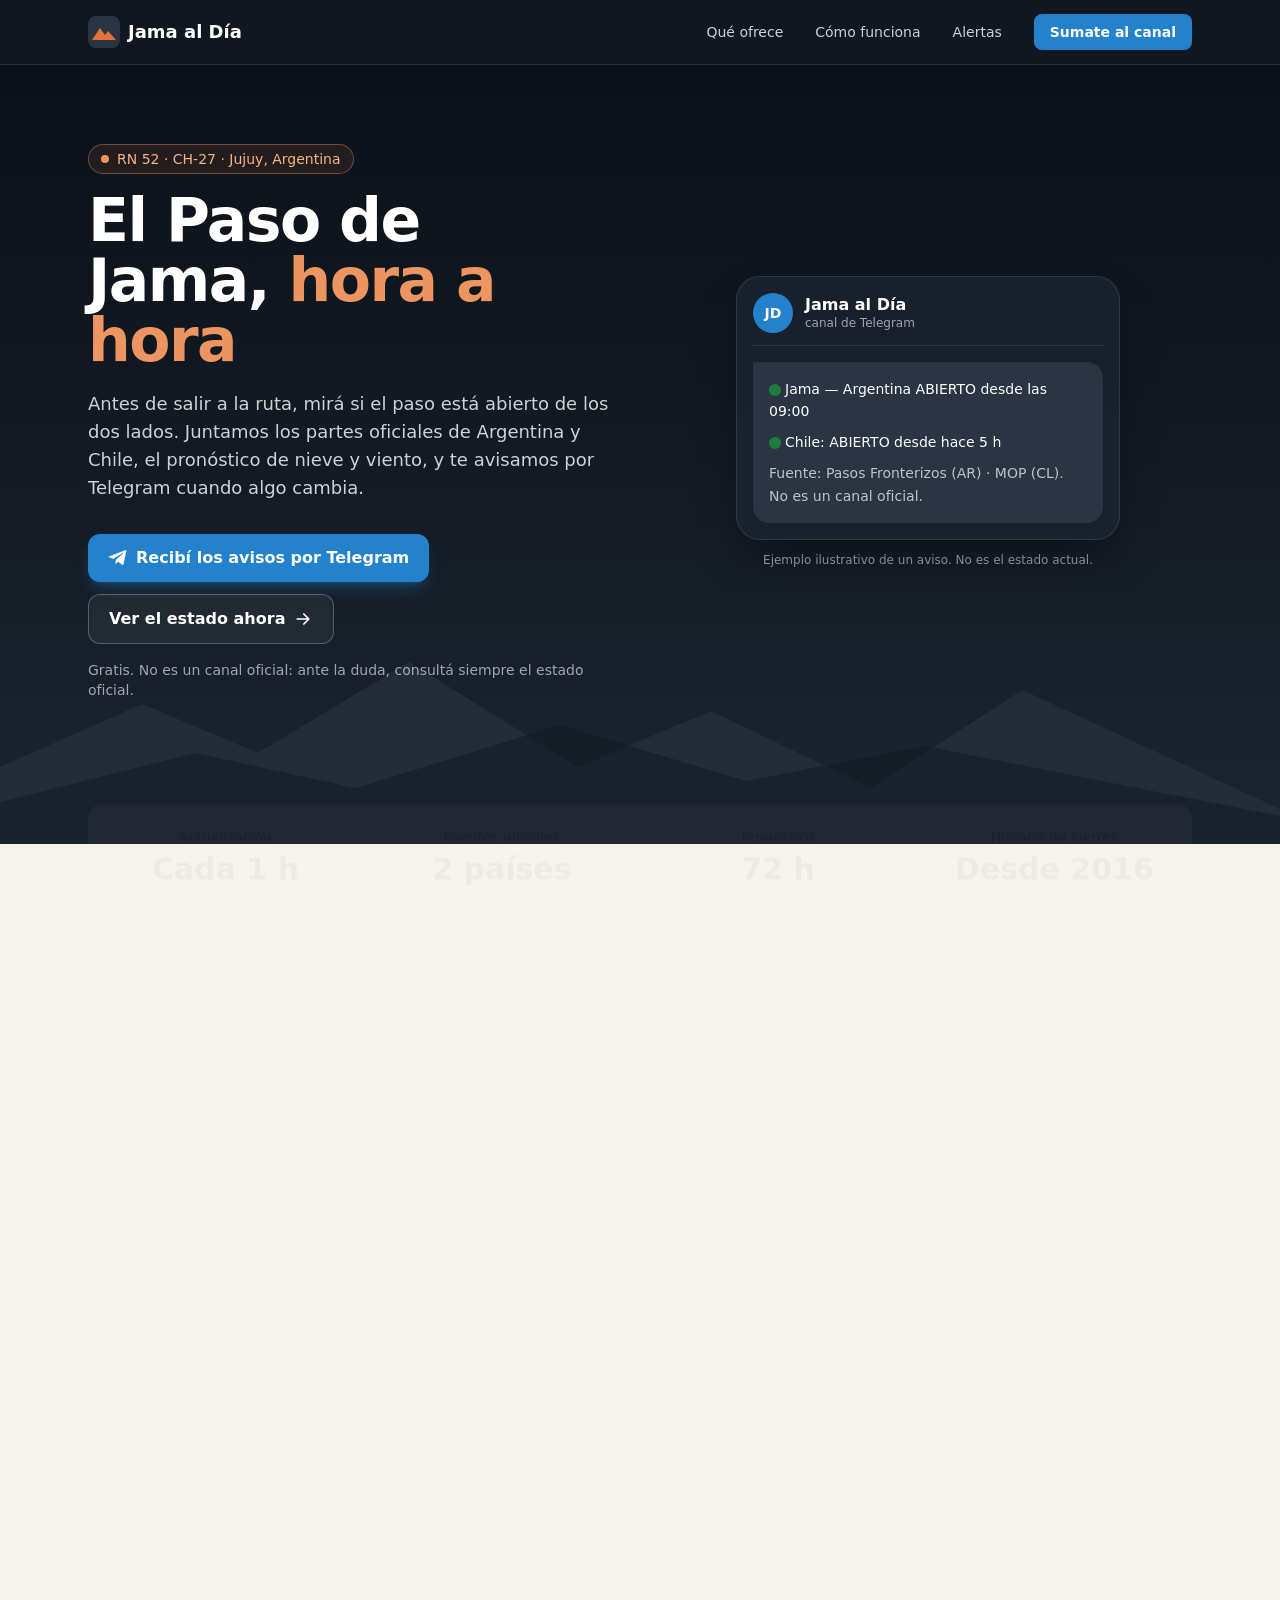
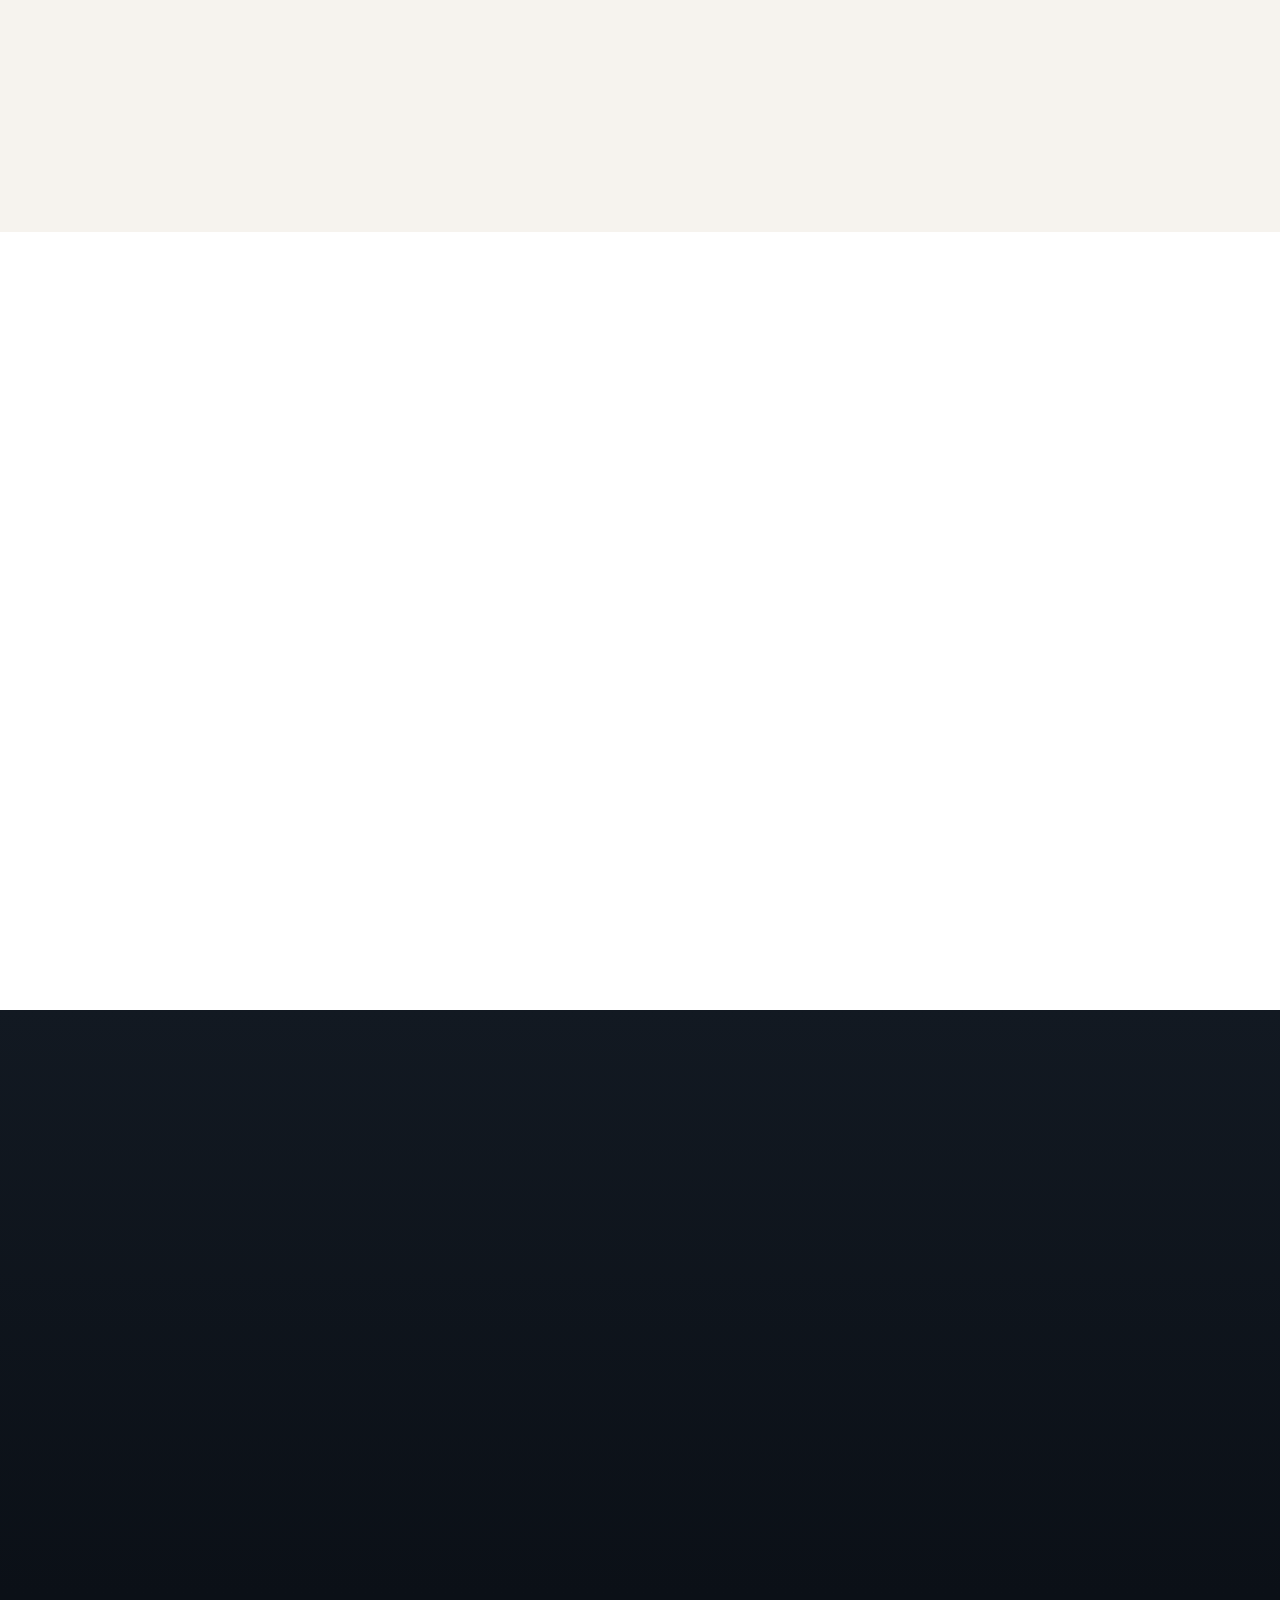
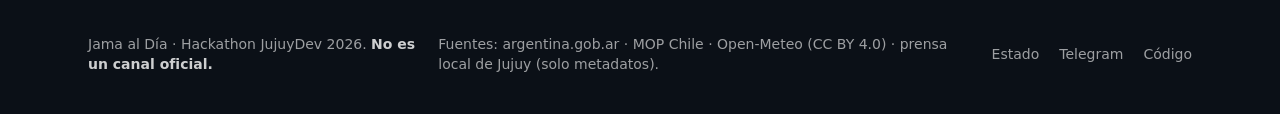
==== landing/index.html @ 481c1c2a "feat(landing): add Jama al Día landing page (HTML + Tailwind + JS) Co-Authored-By: Devin AI <1582432" ====
<!doctype html>
<html lang="es-AR">
<head>
  <meta charset="utf-8">
  <meta name="viewport" content="width=device-width,initial-scale=1">
  <meta http-equiv="Content-Security-Policy" content="default-src 'none'; style-src 'self'; script-src 'self'; img-src 'self' data:; base-uri 'none'; form-action 'none'">
  <meta name="referrer" content="no-referrer">
  <meta name="description" content="Jama al Día: el estado del Paso de Jama (RN 52 y CH-27), de cada lado, actualizado cada hora, con avisos por Telegram y pronóstico de nieve y viento a 72 h.">
  <meta name="theme-color" content="#121922">
  <title>Jama al Día — el Paso de Jama, hora a hora</title>
  <link rel="icon" href="data:image/svg+xml,%3Csvg xmlns='http://www.w3.org/2000/svg' viewBox='0 0 32 32'%3E%3Crect width='32' height='32' rx='8' fill='%23121922'/%3E%3Cpath d='M4 24l8-12 5 7 3-4 8 9z' fill='%23e2733a'/%3E%3C/svg%3E">
  <link rel="stylesheet" href="styles.css">
</head>
<body class="bg-puna-50 font-sans text-puna-900 antialiased">
  <a href="#contenido" class="sr-only focus:not-sr-only focus:fixed focus:left-4 focus:top-4 focus:z-50 focus:rounded-lg focus:bg-white focus:px-4 focus:py-2 focus:text-puna-900">Saltar al contenido</a>

  <header id="encabezado" class="fixed inset-x-0 top-0 z-40 border-b border-white/10 bg-puna-900/90 backdrop-blur transition-shadow">
    <div class="mx-auto flex h-16 max-w-6xl items-center justify-between px-4 sm:px-6">
      <a href="#inicio" class="flex items-center gap-2 text-lg font-bold text-white">
        <svg class="h-8 w-8" viewBox="0 0 32 32" aria-hidden="true"><rect width="32" height="32" rx="8" fill="#2a3442"/><path d="M4 24l8-12 5 7 3-4 8 9z" fill="#e2733a"/></svg>
        Jama al Día
      </a>
      <nav class="hidden items-center gap-8 text-sm font-medium text-white/80 md:flex" aria-label="Principal">
        <a class="hover:text-white" href="#caracteristicas">Qué ofrece</a>
        <a class="hover:text-white" href="#como-funciona">Cómo funciona</a>
        <a class="hover:text-white" href="#alertas">Alertas</a>
        <a class="rounded-lg bg-telegram px-4 py-2 font-semibold text-white hover:brightness-110" href="https://t.me/jamaaldia" rel="noopener">Sumate al canal</a>
      </nav>
      <button id="menu-boton" type="button" class="flex h-11 w-11 items-center justify-center rounded-lg text-white hover:bg-white/10 md:hidden" aria-controls="menu-movil" aria-expanded="false" aria-label="Abrir el menú">
        <svg class="h-6 w-6" viewBox="0 0 24 24" fill="none" stroke="currentColor" stroke-width="2" stroke-linecap="round" aria-hidden="true"><path d="M4 7h16M4 12h16M4 17h16"/></svg>
      </button>
    </div>
    <nav id="menu-movil" class="hidden border-t border-white/10 bg-puna-900 px-4 pb-4 pt-2 md:hidden" aria-label="Principal (móvil)">
      <a class="block rounded-lg px-3 py-3 text-white/90 hover:bg-white/10" href="#caracteristicas">Qué ofrece</a>
      <a class="block rounded-lg px-3 py-3 text-white/90 hover:bg-white/10" href="#como-funciona">Cómo funciona</a>
      <a class="block rounded-lg px-3 py-3 text-white/90 hover:bg-white/10" href="#alertas">Alertas</a>
      <a class="btn-primario mt-2 w-full" href="https://t.me/jamaaldia" rel="noopener">Sumate al canal</a>
    </nav>
  </header>

  <main id="contenido">
    <!-- Hero -->
    <section id="inicio" class="relative overflow-hidden bg-gradient-to-b from-puna-950 via-puna-900 to-puna-800 pt-16 text-white">
      <svg class="pointer-events-none absolute inset-x-0 bottom-0 h-40 w-full text-puna-700/60 sm:h-56" viewBox="0 0 1440 320" preserveAspectRatio="none" aria-hidden="true">
        <path fill="currentColor" d="M0 320V210l160-90 130 70 170-130 190 150 150-80 180 110 170-140 290 170v50z"/>
        <path fill="#121922" fill-opacity=".55" d="M0 320v-60l220-70 180 50 230-90 210 80 200-50 400 100v40z"/>
      </svg>
      <div class="relative mx-auto grid max-w-6xl items-center gap-12 px-4 pb-28 pt-14 sm:px-6 sm:pb-36 sm:pt-20 lg:grid-cols-2">
        <div>
          <p class="mb-4 inline-flex items-center gap-2 rounded-full border border-arcilla-400/40 bg-arcilla-500/10 px-3 py-1 text-sm font-medium text-arcilla-300">
            <span class="h-2 w-2 rounded-full bg-arcilla-400"></span>
            RN 52 · CH-27 · Jujuy, Argentina
          </p>
          <h1 class="text-4xl font-extrabold leading-tight tracking-tight sm:text-5xl lg:text-6xl">
            El Paso de Jama, <span class="text-arcilla-400">hora a hora</span>
          </h1>
          <p class="mt-5 max-w-xl text-lg text-white/80">
            Antes de salir a la ruta, mirá si el paso está abierto de los dos lados. Juntamos los partes
            oficiales de Argentina y Chile, el pronóstico de nieve y viento, y te avisamos por Telegram
            cuando algo cambia.
          </p>
          <div class="mt-8 flex flex-col gap-3 sm:flex-row sm:flex-wrap">
            <a class="btn-primario" href="https://t.me/jamaaldia" rel="noopener">
              <svg class="h-5 w-5" viewBox="0 0 24 24" fill="currentColor" aria-hidden="true"><path d="M21.9 4.3l-3.2 15c-.2 1-.9 1.3-1.7.8l-4.8-3.6-2.3 2.200c-.3.3-.5.5-1 .5l.3-4.9 9-8.100c.4-.3-.1-.5-.6-.2L6.5 13l-4.8-1.500c-1-.3-1-1 .2-1.500L20.6 2.800c.9-.3 1.6.2 1.3 1.500z"/></svg>
              Recibí los avisos por Telegram
            </a>
            <a class="btn-secundario" href="https://emiliano-f.github.io/corredor-quebrada-puna/" rel="noopener">
              Ver el estado ahora
              <svg class="h-5 w-5" viewBox="0 0 24 24" fill="none" stroke="currentColor" stroke-width="2" stroke-linecap="round" stroke-linejoin="round" aria-hidden="true"><path d="M5 12h14M13 6l6 6-6 6"/></svg>
            </a>
          </div>
          <p class="mt-4 text-sm text-white/60">Gratis. No es un canal oficial: ante la duda, consultá siempre el estado oficial.</p>
        </div>

        <!-- Example of a Telegram post (format only; not live data). -->
        <figure class="mx-auto w-full max-w-sm">
          <div class="rounded-3xl border border-white/10 bg-puna-800/80 p-4 shadow-2xl shadow-black/40 backdrop-blur">
            <div class="flex items-center gap-3 border-b border-white/10 pb-3">
              <span class="flex h-10 w-10 items-center justify-center rounded-full bg-telegram text-sm font-bold">JD</span>
              <div>
                <p class="font-semibold leading-tight">Jama al Día</p>
                <p class="text-xs text-white/60">canal de Telegram</p>
              </div>
            </div>
            <div class="mt-4 space-y-2 rounded-2xl rounded-tl-sm bg-puna-700 p-4 text-sm leading-relaxed">
              <p><span class="mr-1 inline-block h-3 w-3 rounded-full bg-abierto align-middle"></span>Jama — Argentina ABIERTO desde las 09:00</p>
              <p><span class="mr-1 inline-block h-3 w-3 rounded-full bg-abierto align-middle"></span>Chile: ABIERTO desde hace 5 h</p>
              <p class="text-white/70">Fuente: Pasos Fronterizos (AR) · MOP (CL). No es un canal oficial.</p>
            </div>
          </div>
          <figcaption class="mt-3 text-center text-xs text-white/60">Ejemplo ilustrativo de un aviso. No es el estado actual.</figcaption>
        </figure>
      </div>
    </section>

    <!-- Key facts -->
    <section class="relative z-10 mx-auto -mt-14 max-w-6xl px-4 sm:px-6" aria-label="Datos clave">
      <dl class="aparecer grid grid-cols-2 gap-px overflow-hidden rounded-2xl bg-puna-100 shadow-xl lg:grid-cols-4">
        <div class="bg-white p-5 text-center sm:p-6">
          <dt class="text-sm text-puna-700">Actualización</dt>
          <dd class="mt-1 text-2xl font-extrabold text-puna-900 sm:text-3xl">Cada 1 h</dd>
        </div>
        <div class="bg-white p-5 text-center sm:p-6">
          <dt class="text-sm text-puna-700">Fuentes oficiales</dt>
          <dd class="mt-1 text-2xl font-extrabold text-puna-900 sm:text-3xl">2 países</dd>
        </div>
        <div class="bg-white p-5 text-center sm:p-6">
          <dt class="text-sm text-puna-700">Pronóstico</dt>
          <dd class="mt-1 text-2xl font-extrabold text-puna-900 sm:text-3xl">72 h</dd>
        </div>
        <div class="bg-white p-5 text-center sm:p-6">
          <dt class="text-sm text-puna-700">Historia de cierres</dt>
          <dd class="mt-1 text-2xl font-extrabold text-puna-900 sm:text-3xl">Desde 2016</dd>
        </div>
      </dl>
    </section>

    <!-- Features -->
    <section id="caracteristicas" class="mx-auto max-w-6xl px-4 py-20 sm:px-6 sm:py-24">
      <div class="aparecer mx-auto max-w-2xl text-center">
        <p class="text-sm font-semibold uppercase tracking-wider text-arcilla-600">Qué ofrece</p>
        <h2 class="mt-2 text-3xl font-extrabold tracking-tight sm:text-4xl">Rutas y clima de Jujuy, en un solo lugar</h2>
        <p class="mt-4 text-lg text-puna-700">Pensado para choferes y flotas que cruzan a Chile, y para quien viaja por la Quebrada y la Puna.</p>
      </div>
      <div class="mt-12 grid gap-6 sm:grid-cols-2 lg:grid-cols-3">
        <article class="tarjeta aparecer">
          <div class="icono"><svg class="h-6 w-6" viewBox="0 0 24 24" fill="none" stroke="currentColor" stroke-width="2" stroke-linecap="round" stroke-linejoin="round" aria-hidden="true"><path d="M4 21V4M4 5h13l-2 4 2 4H4"/></svg></div>
          <h3 class="text-lg font-bold">Estado de cada lado</h3>
          <p class="mt-2 text-puna-700">Abierto, cerrado o restringido en Argentina (RN 52) y en Chile (CH-27), según los partes oficiales de Pasos Internacionales y del MOP.</p>
        </article>
        <article class="tarjeta aparecer">
          <div class="icono"><svg class="h-6 w-6" viewBox="0 0 24 24" fill="none" stroke="currentColor" stroke-width="2" stroke-linecap="round" stroke-linejoin="round" aria-hidden="true"><path d="M6 8a6 6 0 1112 0c0 7 3 8 3 8H3s3-1 3-8M10 20a2 2 0 004 0"/></svg></div>
          <h3 class="text-lg font-bold">Avisos por Telegram</h3>
          <p class="mt-2 text-puna-700">Un mensaje solo cuando cambia el estado real de algún lado, más un resumen a las 08:00. Sin avisos por el cierre nocturno por horario.</p>
        </article>
        <article class="tarjeta aparecer">
          <div class="icono"><svg class="h-6 w-6" viewBox="0 0 24 24" fill="none" stroke="currentColor" stroke-width="2" stroke-linecap="round" stroke-linejoin="round" aria-hidden="true"><path d="M12 2v20M4.5 6.500l15 11M19.5 6.500l-15 11M9 4l3 3 3-3M9 20l3-3 3 3"/></svg></div>
          <h3 class="text-lg font-bold">Nieve y viento a 72 h</h3>
          <p class="mt-2 text-puna-700">El pronóstico de Open-Meteo para el paso y la CH-27, comparado con lo habitual para la época. No es un pronóstico de cierre.</p>
        </article>
        <article class="tarjeta aparecer">
          <div class="icono"><svg class="h-6 w-6" viewBox="0 0 24 24" fill="none" stroke="currentColor" stroke-width="2" stroke-linecap="round" stroke-linejoin="round" aria-hidden="true"><path d="M4 20V10M10 20V4M16 20v-8M22 20H2"/></svg></div>
          <h3 class="text-lg font-bold">Cierres históricos</h3>
          <p class="mt-2 text-puna-700">En qué meses se cierra más el paso y cuánto suelen durar los cierres, a partir de un catálogo armado con noticias locales desde 2016.</p>
        </article>
        <article class="tarjeta aparecer">
          <div class="icono"><svg class="h-6 w-6" viewBox="0 0 24 24" fill="none" stroke="currentColor" stroke-width="2" stroke-linecap="round" stroke-linejoin="round" aria-hidden="true"><path d="M9 4L3 6v14l6-2 6 2 6-2V4l-6 2-6-2zM9 4v14M15 6v14"/></svg></div>
          <h3 class="text-lg font-bold">Corredor Quebrada–Puna</h3>
          <p class="mt-2 text-puna-700">El mismo proyecto sigue los cortes de la RN 9, de Yala a Humahuaca, y de la RN 52, de Purmamarca a Jama, cruzados con datos del clima.</p>
        </article>
        <article class="tarjeta aparecer">
          <div class="icono"><svg class="h-6 w-6" viewBox="0 0 24 24" fill="none" stroke="currentColor" stroke-width="2" stroke-linecap="round" stroke-linejoin="round" aria-hidden="true"><path d="M12 3l8 3v6c0 5-3.5 8-8 9-4.5-1-8-4-8-9V6l8-3zM9 12l2 2 4-4"/></svg></div>
          <h3 class="text-lg font-bold">Datos claros y honestos</h3>
          <p class="mt-2 text-puna-700">Si un lado no se pudo consultar, la página dice "Estado no confirmado" en vez de mostrar un dato viejo. Código abierto y fuentes a la vista.</p>
        </article>
      </div>
    </section>

    <!-- How it works -->
    <section id="como-funciona" class="bg-white py-20 sm:py-24">
      <div class="mx-auto max-w-6xl px-4 sm:px-6">
        <div class="aparecer mx-auto max-w-2xl text-center">
          <p class="text-sm font-semibold uppercase tracking-wider text-arcilla-600">Cómo funciona</p>
          <h2 class="mt-2 text-3xl font-extrabold tracking-tight sm:text-4xl">Tres pasos, cada hora</h2>
        </div>
        <ol class="mt-12 grid gap-8 md:grid-cols-3">
          <li class="aparecer rounded-2xl bg-puna-50 p-6">
            <span class="flex h-10 w-10 items-center justify-center rounded-full bg-puna-900 font-bold text-white">1</span>
            <h3 class="mt-4 text-lg font-bold">Consultamos las fuentes</h3>
            <p class="mt-2 text-puna-700">Los partes oficiales de Argentina y de Chile, y el pronóstico de Open-Meteo. Guardamos solo los campos de estado, sin datos personales.</p>
          </li>
          <li class="aparecer rounded-2xl bg-puna-50 p-6">
            <span class="flex h-10 w-10 items-center justify-center rounded-full bg-puna-900 font-bold text-white">2</span>
            <h3 class="mt-4 text-lg font-bold">Actualizamos la página</h3>
            <p class="mt-2 text-puna-700">Estado por lado, los últimos 7 días hora por hora, los cierres históricos y el pronóstico. Es liviana y se ve bien en el celular.</p>
          </li>
          <li class="aparecer rounded-2xl bg-puna-50 p-6">
            <span class="flex h-10 w-10 items-center justify-center rounded-full bg-puna-900 font-bold text-white">3</span>
            <h3 class="mt-4 text-lg font-bold">Te avisamos si cambia</h3>
            <p class="mt-2 text-puna-700">Si un lado pasa de abierto a cerrado o restringido, o al revés, sale un aviso en el canal de Telegram.</p>
          </li>
        </ol>
        <div class="aparecer mt-10 rounded-2xl border border-arcilla-300 bg-arcilla-500/10 p-6">
          <h3 class="font-bold">Lo que tenés que saber</h3>
          <ul class="mt-3 list-disc space-y-1 pl-5 text-puna-700">
            <li>No es una fuente oficial: antes de cruzar, consultá a Gendarmería o Vialidad.</li>
            <li>Un cambio puede tardar hasta una hora en aparecer, o más si se atrasa la corrida.</li>
            <li>El parte de Chile puede pasar días sin actualizarse.</li>
            <li>La historia sale de la prensa local: puede faltar algún cierre.</li>
          </ul>
        </div>
      </div>
    </section>

    <!-- Alerts / contact -->
    <section id="alertas" class="bg-gradient-to-b from-puna-900 to-puna-950 py-20 text-white sm:py-24">
      <div class="mx-auto max-w-6xl px-4 sm:px-6">
        <div class="aparecer mx-auto max-w-2xl text-center">
          <p class="text-sm font-semibold uppercase tracking-wider text-arcilla-400">Alertas y contacto</p>
          <h2 class="mt-2 text-3xl font-extrabold tracking-tight sm:text-4xl">Enterate antes de salir</h2>
          <p class="mt-4 text-lg text-white/75">Elegí cómo querés seguir el estado del paso.</p>
        </div>
        <div class="mt-12 grid gap-6 md:grid-cols-3">
          <div class="aparecer flex flex-col rounded-2xl border border-white/10 bg-white/5 p-6">
            <h3 class="text-lg font-bold">Canal de Telegram</h3>
            <p class="mt-2 flex-1 text-white/75">Avisos cuando cambia el estado y un resumen diario a las 08:00.</p>
            <a class="btn-primario mt-6" href="https://t.me/jamaaldia" rel="noopener">Sumate al canal</a>
          </div>
          <div class="aparecer flex flex-col rounded-2xl border border-white/10 bg-white/5 p-6">
            <h3 class="text-lg font-bold">Plan para flotas</h3>
            <p class="mt-2 flex-1 text-white/75">¿Tenés una empresa de transporte? Anotate en la lista de espera del plan de empresas.</p>
            <a class="btn-secundario mt-6" href="https://forms.gle/KUt6bFF8EL8dPerw6" rel="noopener">Anotar mi flota</a>
          </div>
          <div class="aparecer flex flex-col rounded-2xl border border-white/10 bg-white/5 p-6">
            <h3 class="text-lg font-bold">Errores y sugerencias</h3>
            <p class="mt-2 flex-1 text-white/75">¿Viste un dato mal o falta una fuente? Contanos con un issue en GitHub.</p>
            <a class="btn-secundario mt-6" href="https://github.com/emiliano-f/corredor-quebrada-puna/issues" rel="noopener">Abrir un issue</a>
          </div>
        </div>
      </div>
    </section>
  </main>

  <footer class="bg-puna-950 py-10 text-sm text-white/60">
    <div class="mx-auto flex max-w-6xl flex-col gap-4 px-4 sm:px-6 md:flex-row md:items-center md:justify-between">
      <p>Jama al Día · Hackathon JujuyDev 2026. <strong class="text-white/80">No es un canal oficial.</strong></p>
      <p>Fuentes: argentina.gob.ar · MOP Chile · Open-Meteo (CC BY 4.0) · prensa local de Jujuy (solo metadatos).</p>
      <nav class="flex gap-5" aria-label="Pie">
        <a class="hover:text-white" href="https://emiliano-f.github.io/corredor-quebrada-puna/" rel="noopener">Estado</a>
        <a class="hover:text-white" href="https://t.me/jamaaldia" rel="noopener">Telegram</a>
        <a class="hover:text-white" href="https://github.com/emiliano-f/corredor-quebrada-puna" rel="noopener">Código</a>
      </nav>
    </div>
  </footer>

  <script src="app.js" defer></script>
</body>
</html>
---- landing/styles.css ----
*,:after,:before{--tw-border-spacing-x:0;--tw-border-spacing-y:0;--tw-translate-x:0;--tw-translate-y:0;--tw-rotate:0;--tw-skew-x:0;--tw-skew-y:0;--tw-scale-x:1;--tw-scale-y:1;--tw-pan-x: ;--tw-pan-y: ;--tw-pinch-zoom: ;--tw-scroll-snap-strictness:proximity;--tw-gradient-from-position: ;--tw-gradient-via-position: ;--tw-gradient-to-position: ;--tw-ordinal: ;--tw-slashed-zero: ;--tw-numeric-figure: ;--tw-numeric-spacing: ;--tw-numeric-fraction: ;--tw-ring-inset: ;--tw-ring-offset-width:0px;--tw-ring-offset-color:#fff;--tw-ring-color:rgba(59,130,246,.5);--tw-ring-offset-shadow:0 0 #0000;--tw-ring-shadow:0 0 #0000;--tw-shadow:0 0 #0000;--tw-shadow-colored:0 0 #0000;--tw-blur: ;--tw-brightness: ;--tw-contrast: ;--tw-grayscale: ;--tw-hue-rotate: ;--tw-invert: ;--tw-saturate: ;--tw-sepia: ;--tw-drop-shadow: ;--tw-backdrop-blur: ;--tw-backdrop-brightness: ;--tw-backdrop-contrast: ;--tw-backdrop-grayscale: ;--tw-backdrop-hue-rotate: ;--tw-backdrop-invert: ;--tw-backdrop-opacity: ;--tw-backdrop-saturate: ;--tw-backdrop-sepia: ;--tw-contain-size: ;--tw-contain-layout: ;--tw-contain-paint: ;--tw-contain-style: }::backdrop{--tw-border-spacing-x:0;--tw-border-spacing-y:0;--tw-translate-x:0;--tw-translate-y:0;--tw-rotate:0;--tw-skew-x:0;--tw-skew-y:0;--tw-scale-x:1;--tw-scale-y:1;--tw-pan-x: ;--tw-pan-y: ;--tw-pinch-zoom: ;--tw-scroll-snap-strictness:proximity;--tw-gradient-from-position: ;--tw-gradient-via-position: ;--tw-gradient-to-position: ;--tw-ordinal: ;--tw-slashed-zero: ;--tw-numeric-figure: ;--tw-numeric-spacing: ;--tw-numeric-fraction: ;--tw-ring-inset: ;--tw-ring-offset-width:0px;--tw-ring-offset-color:#fff;--tw-ring-color:rgba(59,130,246,.5);--tw-ring-offset-shadow:0 0 #0000;--tw-ring-shadow:0 0 #0000;--tw-shadow:0 0 #0000;--tw-shadow-colored:0 0 #0000;--tw-blur: ;--tw-brightness: ;--tw-contrast: ;--tw-grayscale: ;--tw-hue-rotate: ;--tw-invert: ;--tw-saturate: ;--tw-sepia: ;--tw-drop-shadow: ;--tw-backdrop-blur: ;--tw-backdrop-brightness: ;--tw-backdrop-contrast: ;--tw-backdrop-grayscale: ;--tw-backdrop-hue-rotate: ;--tw-backdrop-invert: ;--tw-backdrop-opacity: ;--tw-backdrop-saturate: ;--tw-backdrop-sepia: ;--tw-contain-size: ;--tw-contain-layout: ;--tw-contain-paint: ;--tw-contain-style: }/*! tailwindcss v3.4.17 | MIT License | https://tailwindcss.com*/*,:after,:before{border:0 solid #e5e7eb;box-sizing:border-box}:after,:before{--tw-content:""}:host,html{line-height:1.5;-webkit-text-size-adjust:100%;font-family:system-ui,-apple-system,Segoe UI,Roboto,Helvetica Neue,Arial,sans-serif;font-feature-settings:normal;font-variation-settings:normal;-moz-tab-size:4;-o-tab-size:4;tab-size:4;-webkit-tap-highlight-color:transparent}body{line-height:inherit;margin:0}hr{border-top-width:1px;color:inherit;height:0}abbr:where([title]){-webkit-text-decoration:underline dotted;text-decoration:underline dotted}h1,h2,h3,h4,h5,h6{font-size:inherit;font-weight:inherit}a{color:inherit;text-decoration:inherit}b,strong{font-weight:bolder}code,kbd,pre,samp{font-family:ui-monospace,SFMono-Regular,Menlo,Monaco,Consolas,Liberation Mono,Courier New,monospace;font-feature-settings:normal;font-size:1em;font-variation-settings:normal}small{font-size:80%}sub,sup{font-size:75%;line-height:0;position:relative;vertical-align:baseline}sub{bottom:-.25em}sup{top:-.5em}table{border-collapse:collapse;border-color:inherit;text-indent:0}button,input,optgroup,select,textarea{color:inherit;font-family:inherit;font-feature-settings:inherit;font-size:100%;font-variation-settings:inherit;font-weight:inherit;letter-spacing:inherit;line-height:inherit;margin:0;padding:0}button,select{text-transform:none}button,input:where([type=button]),input:where([type=reset]),input:where([type=submit]){-webkit-appearance:button;background-color:transparent;background-image:none}:-moz-focusring{outline:auto}:-moz-ui-invalid{box-shadow:none}progress{vertical-align:baseline}::-webkit-inner-spin-button,::-webkit-outer-spin-button{height:auto}[type=search]{-webkit-appearance:textfield;outline-offset:-2px}::-webkit-search-decoration{-webkit-appearance:none}::-webkit-file-upload-button{-webkit-appearance:button;font:inherit}summary{display:list-item}blockquote,dd,dl,figure,h1,h2,h3,h4,h5,h6,hr,p,pre{margin:0}fieldset{margin:0}fieldset,legend{padding:0}menu,ol,ul{list-style:none;margin:0;padding:0}dialog{padding:0}textarea{resize:vertical}input::-moz-placeholder,textarea::-moz-placeholder{color:#9ca3af;opacity:1}input::placeholder,textarea::placeholder{color:#9ca3af;opacity:1}[role=button],button{cursor:pointer}:disabled{cursor:default}audio,canvas,embed,iframe,img,object,svg,video{display:block;vertical-align:middle}img,video{height:auto;max-width:100%}[hidden]:where(:not([hidden=until-found])){display:none}html{scroll-behavior:smooth;scroll-padding-top:5rem}:focus-visible{outline:2px solid #ec9560;outline-offset:3px}.btn-primario{align-items:center;border-radius:.75rem;display:inline-flex;font-size:1rem;font-weight:600;gap:.5rem;justify-content:center;line-height:1.5rem;min-height:48px;padding:.75rem 1.25rem;transition-duration:.15s;transition-property:color,background-color,border-color,text-decoration-color,fill,stroke,opacity,box-shadow,transform,filter,-webkit-backdrop-filter;transition-property:color,background-color,border-color,text-decoration-color,fill,stroke,opacity,box-shadow,transform,filter,backdrop-filter;transition-property:color,background-color,border-color,text-decoration-color,fill,stroke,opacity,box-shadow,transform,filter,backdrop-filter,-webkit-backdrop-filter;transition-timing-function:cubic-bezier(.4,0,.2,1)}@media (min-width:640px){.btn-primario{white-space:nowrap}}.btn-primario{--tw-bg-opacity:1;background-color:rgb(36 129 204/var(--tw-bg-opacity,1));--tw-text-opacity:1;color:rgb(255 255 255/var(--tw-text-opacity,1));--tw-shadow:0 10px 15px -3px rgba(0,0,0,.1),0 4px 6px -4px rgba(0,0,0,.1);--tw-shadow-colored:0 10px 15px -3px var(--tw-shadow-color),0 4px 6px -4px var(--tw-shadow-color);box-shadow:var(--tw-ring-offset-shadow,0 0 #0000),var(--tw-ring-shadow,0 0 #0000),var(--tw-shadow);--tw-shadow-color:rgba(36,129,204,.3);--tw-shadow:var(--tw-shadow-colored)}.btn-primario:hover{--tw-brightness:brightness(1.1);filter:var(--tw-blur) var(--tw-brightness) var(--tw-contrast) var(--tw-grayscale) var(--tw-hue-rotate) var(--tw-invert) var(--tw-saturate) var(--tw-sepia) var(--tw-drop-shadow)}.btn-secundario{align-items:center;border-radius:.75rem;display:inline-flex;font-size:1rem;font-weight:600;gap:.5rem;justify-content:center;line-height:1.5rem;min-height:48px;padding:.75rem 1.25rem;transition-duration:.15s;transition-property:color,background-color,border-color,text-decoration-color,fill,stroke,opacity,box-shadow,transform,filter,-webkit-backdrop-filter;transition-property:color,background-color,border-color,text-decoration-color,fill,stroke,opacity,box-shadow,transform,filter,backdrop-filter;transition-property:color,background-color,border-color,text-decoration-color,fill,stroke,opacity,box-shadow,transform,filter,backdrop-filter,-webkit-backdrop-filter;transition-timing-function:cubic-bezier(.4,0,.2,1)}@media (min-width:640px){.btn-secundario{white-space:nowrap}}.btn-secundario{background-color:hsla(0,0%,100%,.05);border-color:hsla(0,0%,100%,.25);border-width:1px;--tw-text-opacity:1;color:rgb(255 255 255/var(--tw-text-opacity,1))}.btn-secundario:hover{background-color:hsla(0,0%,100%,.1)}.tarjeta{border-radius:1rem;border-width:1px;--tw-border-opacity:1;border-color:rgb(235 228 216/var(--tw-border-opacity,1));--tw-bg-opacity:1;background-color:rgb(255 255 255/var(--tw-bg-opacity,1));padding:1.5rem;--tw-shadow:0 1px 2px 0 rgba(0,0,0,.05);--tw-shadow-colored:0 1px 2px 0 var(--tw-shadow-color);transition-duration:.15s;transition-property:color,background-color,border-color,text-decoration-color,fill,stroke,opacity,box-shadow,transform,filter,-webkit-backdrop-filter;transition-property:color,background-color,border-color,text-decoration-color,fill,stroke,opacity,box-shadow,transform,filter,backdrop-filter;transition-property:color,background-color,border-color,text-decoration-color,fill,stroke,opacity,box-shadow,transform,filter,backdrop-filter,-webkit-backdrop-filter;transition-timing-function:cubic-bezier(.4,0,.2,1)}.tarjeta,.tarjeta:hover{box-shadow:var(--tw-ring-offset-shadow,0 0 #0000),var(--tw-ring-shadow,0 0 #0000),var(--tw-shadow)}.tarjeta:hover{--tw-translate-y:-0.25rem;transform:translate(var(--tw-translate-x),var(--tw-translate-y)) rotate(var(--tw-rotate)) skewX(var(--tw-skew-x)) skewY(var(--tw-skew-y)) scaleX(var(--tw-scale-x)) scaleY(var(--tw-scale-y));--tw-shadow:0 10px 15px -3px rgba(0,0,0,.1),0 4px 6px -4px rgba(0,0,0,.1);--tw-shadow-colored:0 10px 15px -3px var(--tw-shadow-color),0 4px 6px -4px var(--tw-shadow-color)}.icono{align-items:center;background-color:rgba(226,115,58,.1);border-radius:.75rem;display:flex;height:3rem;justify-content:center;margin-bottom:1rem;width:3rem;--tw-text-opacity:1;color:rgb(201 90 38/var(--tw-text-opacity,1))}.sr-only{height:1px;margin:-1px;overflow:hidden;padding:0;position:absolute;width:1px;clip:rect(0,0,0,0);border-width:0;white-space:nowrap}.pointer-events-none{pointer-events:none}.visible{visibility:visible}.fixed{position:fixed}.absolute{position:absolute}.relative{position:relative}.inset-x-0{left:0;right:0}.bottom-0{bottom:0}.top-0{top:0}.z-10{z-index:10}.z-40{z-index:40}.mx-auto{margin-left:auto;margin-right:auto}.-mt-14{margin-top:-3.5rem}.mb-4{margin-bottom:1rem}.mr-1{margin-right:.25rem}.mt-1{margin-top:.25rem}.mt-10{margin-top:2.5rem}.mt-12{margin-top:3rem}.mt-2{margin-top:.5rem}.mt-3{margin-top:.75rem}.mt-4{margin-top:1rem}.mt-5{margin-top:1.25rem}.mt-6{margin-top:1.5rem}.mt-8{margin-top:2rem}.block{display:block}.inline-block{display:inline-block}.flex{display:flex}.inline-flex{display:inline-flex}.grid{display:grid}.hidden{display:none}.h-10{height:2.5rem}.h-11{height:2.75rem}.h-16{height:4rem}.h-2{height:.5rem}.h-3{height:.75rem}.h-40{height:10rem}.h-5{height:1.25rem}.h-6{height:1.5rem}.h-8{height:2rem}.w-10{width:2.5rem}.w-11{width:2.75rem}.w-2{width:.5rem}.w-3{width:.75rem}.w-5{width:1.25rem}.w-6{width:1.5rem}.w-8{width:2rem}.w-full{width:100%}.max-w-2xl{max-width:42rem}.max-w-6xl{max-width:72rem}.max-w-sm{max-width:24rem}.max-w-xl{max-width:36rem}.flex-1{flex:1 1 0%}.list-disc{list-style-type:disc}.grid-cols-2{grid-template-columns:repeat(2,minmax(0,1fr))}.flex-col{flex-direction:column}.items-center{align-items:center}.justify-center{justify-content:center}.justify-between{justify-content:space-between}.gap-12{gap:3rem}.gap-2{gap:.5rem}.gap-3{gap:.75rem}.gap-4{gap:1rem}.gap-5{gap:1.25rem}.gap-6{gap:1.5rem}.gap-8{gap:2rem}.gap-px{gap:1px}.space-y-1>:not([hidden])~:not([hidden]){--tw-space-y-reverse:0;margin-bottom:calc(.25rem*var(--tw-space-y-reverse));margin-top:calc(.25rem*(1 - var(--tw-space-y-reverse)))}.space-y-2>:not([hidden])~:not([hidden]){--tw-space-y-reverse:0;margin-bottom:calc(.5rem*var(--tw-space-y-reverse));margin-top:calc(.5rem*(1 - var(--tw-space-y-reverse)))}.overflow-hidden{overflow:hidden}.rounded-2xl{border-radius:1rem}.rounded-3xl{border-radius:1.5rem}.rounded-full{border-radius:9999px}.rounded-lg{border-radius:.5rem}.rounded-tl-sm{border-top-left-radius:.125rem}.border{border-width:1px}.border-b{border-bottom-width:1px}.border-t{border-top-width:1px}.border-arcilla-300{--tw-border-opacity:1;border-color:rgb(243 180 138/var(--tw-border-opacity,1))}.border-arcilla-400\/40{border-color:rgba(236,149,96,.4)}.border-white\/10{border-color:hsla(0,0%,100%,.1)}.bg-abierto{--tw-bg-opacity:1;background-color:rgb(27 127 59/var(--tw-bg-opacity,1))}.bg-arcilla-400{--tw-bg-opacity:1;background-color:rgb(236 149 96/var(--tw-bg-opacity,1))}.bg-arcilla-500\/10{background-color:rgba(226,115,58,.1)}.bg-puna-100{--tw-bg-opacity:1;background-color:rgb(235 228 216/var(--tw-bg-opacity,1))}.bg-puna-50{--tw-bg-opacity:1;background-color:rgb(246 243 238/var(--tw-bg-opacity,1))}.bg-puna-700{--tw-bg-opacity:1;background-color:rgb(42 52 66/var(--tw-bg-opacity,1))}.bg-puna-800\/80{background-color:rgba(27,36,48,.8)}.bg-puna-900{--tw-bg-opacity:1;background-color:rgb(18 25 34/var(--tw-bg-opacity,1))}.bg-puna-900\/90{background-color:rgba(18,25,34,.9)}.bg-puna-950{--tw-bg-opacity:1;background-color:rgb(11 16 23/var(--tw-bg-opacity,1))}.bg-telegram{--tw-bg-opacity:1;background-color:rgb(36 129 204/var(--tw-bg-opacity,1))}.bg-white{--tw-bg-opacity:1;background-color:rgb(255 255 255/var(--tw-bg-opacity,1))}.bg-white\/5{background-color:hsla(0,0%,100%,.05)}.bg-gradient-to-b{background-image:linear-gradient(to bottom,var(--tw-gradient-stops))}.from-puna-900{--tw-gradient-from:#121922 var(--tw-gradient-from-position);--tw-gradient-to:rgba(18,25,34,0) var(--tw-gradient-to-position);--tw-gradient-stops:var(--tw-gradient-from),var(--tw-gradient-to)}.from-puna-950{--tw-gradient-from:#0b1017 var(--tw-gradient-from-position);--tw-gradient-to:rgba(11,16,23,0) var(--tw-gradient-to-position);--tw-gradient-stops:var(--tw-gradient-from),var(--tw-gradient-to)}.via-puna-900{--tw-gradient-to:rgba(18,25,34,0) var(--tw-gradient-to-position);--tw-gradient-stops:var(--tw-gradient-from),#121922 var(--tw-gradient-via-position),var(--tw-gradient-to)}.to-puna-800{--tw-gradient-to:#1b2430 var(--tw-gradient-to-position)}.to-puna-950{--tw-gradient-to:#0b1017 var(--tw-gradient-to-position)}.p-4{padding:1rem}.p-5{padding:1.25rem}.p-6{padding:1.5rem}.px-3{padding-left:.75rem;padding-right:.75rem}.px-4{padding-left:1rem;padding-right:1rem}.py-1{padding-bottom:.25rem;padding-top:.25rem}.py-10{padding-bottom:2.5rem;padding-top:2.5rem}.py-2{padding-bottom:.5rem;padding-top:.5rem}.py-20{padding-bottom:5rem;padding-top:5rem}.py-3{padding-bottom:.75rem;padding-top:.75rem}.pb-28{padding-bottom:7rem}.pb-3{padding-bottom:.75rem}.pb-4{padding-bottom:1rem}.pl-5{padding-left:1.25rem}.pt-14{padding-top:3.5rem}.pt-16{padding-top:4rem}.pt-2{padding-top:.5rem}.text-center{text-align:center}.align-middle{vertical-align:middle}.font-sans{font-family:system-ui,-apple-system,Segoe UI,Roboto,Helvetica Neue,Arial,sans-serif}.text-2xl{font-size:1.5rem;line-height:2rem}.text-3xl{font-size:1.875rem;line-height:2.25rem}.text-4xl{font-size:2.25rem;line-height:2.5rem}.text-lg{font-size:1.125rem;line-height:1.75rem}.text-sm{font-size:.875rem;line-height:1.25rem}.text-xs{font-size:.75rem;line-height:1rem}.font-bold{font-weight:700}.font-extrabold{font-weight:800}.font-medium{font-weight:500}.font-semibold{font-weight:600}.uppercase{text-transform:uppercase}.leading-relaxed{line-height:1.625}.leading-tight{line-height:1.25}.tracking-tight{letter-spacing:-.025em}.tracking-wider{letter-spacing:.05em}.text-arcilla-300{--tw-text-opacity:1;color:rgb(243 180 138/var(--tw-text-opacity,1))}.text-arcilla-400{--tw-text-opacity:1;color:rgb(236 149 96/var(--tw-text-opacity,1))}.text-arcilla-600{--tw-text-opacity:1;color:rgb(201 90 38/var(--tw-text-opacity,1))}.text-puna-700{--tw-text-opacity:1;color:rgb(42 52 66/var(--tw-text-opacity,1))}.text-puna-700\/60{color:rgba(42,52,66,.6)}.text-puna-900{--tw-text-opacity:1;color:rgb(18 25 34/var(--tw-text-opacity,1))}.text-white{--tw-text-opacity:1;color:rgb(255 255 255/var(--tw-text-opacity,1))}.text-white\/60{color:hsla(0,0%,100%,.6)}.text-white\/70{color:hsla(0,0%,100%,.7)}.text-white\/75{color:hsla(0,0%,100%,.75)}.text-white\/80{color:hsla(0,0%,100%,.8)}.text-white\/90{color:hsla(0,0%,100%,.9)}.antialiased{-webkit-font-smoothing:antialiased;-moz-osx-font-smoothing:grayscale}.shadow-2xl{--tw-shadow:0 25px 50px -12px rgba(0,0,0,.25);--tw-shadow-colored:0 25px 50px -12px var(--tw-shadow-color)}.shadow-2xl,.shadow-lg{box-shadow:var(--tw-ring-offset-shadow,0 0 #0000),var(--tw-ring-shadow,0 0 #0000),var(--tw-shadow)}.shadow-lg{--tw-shadow:0 10px 15px -3px rgba(0,0,0,.1),0 4px 6px -4px rgba(0,0,0,.1);--tw-shadow-colored:0 10px 15px -3px var(--tw-shadow-color),0 4px 6px -4px var(--tw-shadow-color)}.shadow-xl{--tw-shadow:0 20px 25px -5px rgba(0,0,0,.1),0 8px 10px -6px rgba(0,0,0,.1);--tw-shadow-colored:0 20px 25px -5px var(--tw-shadow-color),0 8px 10px -6px var(--tw-shadow-color);box-shadow:var(--tw-ring-offset-shadow,0 0 #0000),var(--tw-ring-shadow,0 0 #0000),var(--tw-shadow)}.shadow-black\/40{--tw-shadow-color:rgba(0,0,0,.4);--tw-shadow:var(--tw-shadow-colored)}.backdrop-blur{--tw-backdrop-blur:blur(8px);-webkit-backdrop-filter:var(--tw-backdrop-blur) var(--tw-backdrop-brightness) var(--tw-backdrop-contrast) var(--tw-backdrop-grayscale) var(--tw-backdrop-hue-rotate) var(--tw-backdrop-invert) var(--tw-backdrop-opacity) var(--tw-backdrop-saturate) var(--tw-backdrop-sepia);backdrop-filter:var(--tw-backdrop-blur) var(--tw-backdrop-brightness) var(--tw-backdrop-contrast) var(--tw-backdrop-grayscale) var(--tw-backdrop-hue-rotate) var(--tw-backdrop-invert) var(--tw-backdrop-opacity) var(--tw-backdrop-saturate) var(--tw-backdrop-sepia)}.transition-shadow{transition-duration:.15s;transition-property:box-shadow;transition-timing-function:cubic-bezier(.4,0,.2,1)}.js .aparecer{opacity:0;transform:translateY(16px);transition:opacity .6s ease,transform .6s ease}.js .aparecer.visible{opacity:1;transform:none}@media (prefers-reduced-motion:reduce){html{scroll-behavior:auto}.js .aparecer{opacity:1;transform:none;transition:none}}.hover\:bg-white\/10:hover{background-color:hsla(0,0%,100%,.1)}.hover\:text-white:hover{--tw-text-opacity:1;color:rgb(255 255 255/var(--tw-text-opacity,1))}.hover\:brightness-110:hover{--tw-brightness:brightness(1.1);filter:var(--tw-blur) var(--tw-brightness) var(--tw-contrast) var(--tw-grayscale) var(--tw-hue-rotate) var(--tw-invert) var(--tw-saturate) var(--tw-sepia) var(--tw-drop-shadow)}.focus\:not-sr-only:focus{height:auto;margin:0;overflow:visible;padding:0;position:static;width:auto;clip:auto;white-space:normal}.focus\:fixed:focus{position:fixed}.focus\:left-4:focus{left:1rem}.focus\:top-4:focus{top:1rem}.focus\:z-50:focus{z-index:50}.focus\:rounded-lg:focus{border-radius:.5rem}.focus\:bg-white:focus{--tw-bg-opacity:1;background-color:rgb(255 255 255/var(--tw-bg-opacity,1))}.focus\:px-4:focus{padding-left:1rem;padding-right:1rem}.focus\:py-2:focus{padding-bottom:.5rem;padding-top:.5rem}.focus\:text-puna-900:focus{--tw-text-opacity:1;color:rgb(18 25 34/var(--tw-text-opacity,1))}@media (min-width:640px){.sm\:h-56{height:14rem}.sm\:grid-cols-2{grid-template-columns:repeat(2,minmax(0,1fr))}.sm\:flex-row{flex-direction:row}.sm\:flex-wrap{flex-wrap:wrap}.sm\:p-6{padding:1.5rem}.sm\:px-6{padding-left:1.5rem;padding-right:1.5rem}.sm\:py-24{padding-bottom:6rem;padding-top:6rem}.sm\:pb-36{padding-bottom:9rem}.sm\:pt-20{padding-top:5rem}.sm\:text-3xl{font-size:1.875rem;line-height:2.25rem}.sm\:text-4xl{font-size:2.25rem;line-height:2.5rem}.sm\:text-5xl{font-size:3rem;line-height:1}}@media (min-width:768px){.md\:flex{display:flex}.md\:hidden{display:none}.md\:grid-cols-3{grid-template-columns:repeat(3,minmax(0,1fr))}.md\:flex-row{flex-direction:row}.md\:items-center{align-items:center}.md\:justify-between{justify-content:space-between}}@media (min-width:1024px){.lg\:grid-cols-2{grid-template-columns:repeat(2,minmax(0,1fr))}.lg\:grid-cols-3{grid-template-columns:repeat(3,minmax(0,1fr))}.lg\:grid-cols-4{grid-template-columns:repeat(4,minmax(0,1fr))}.lg\:text-6xl{font-size:3.75rem;line-height:1}}
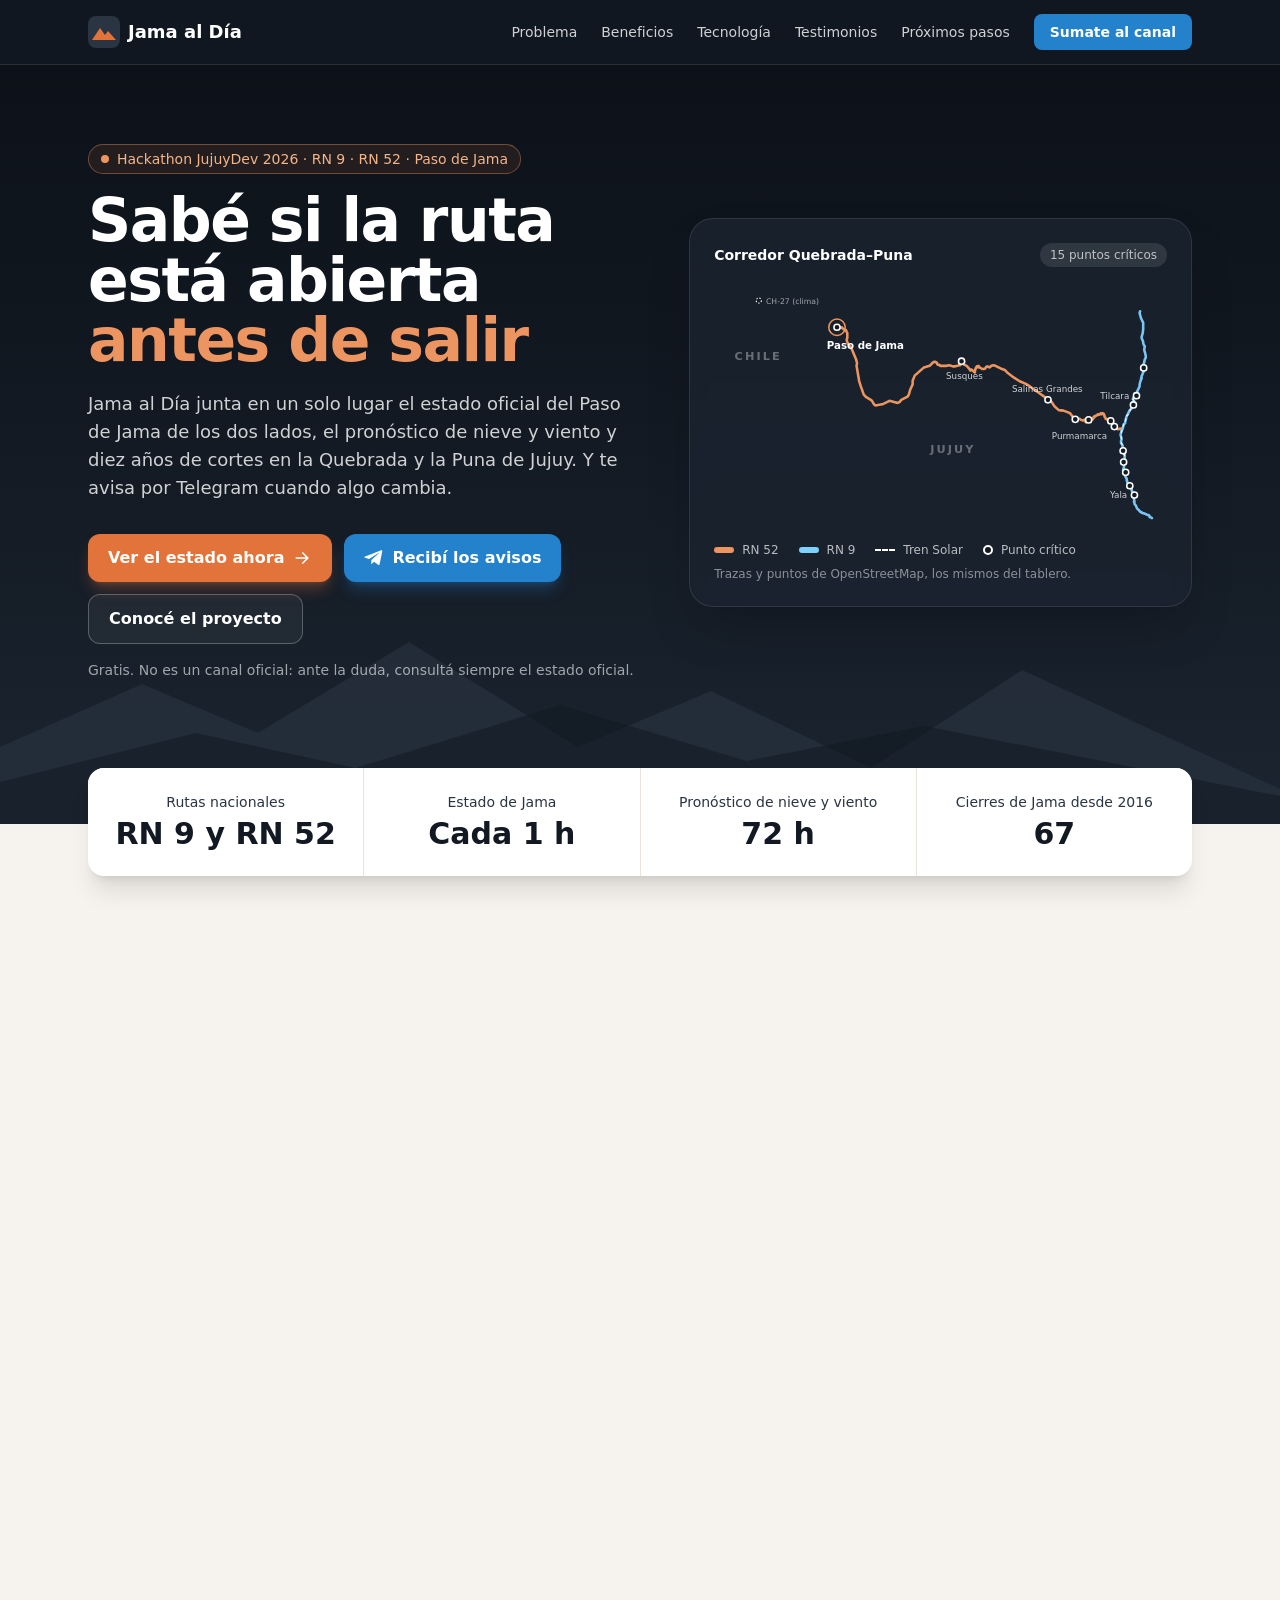
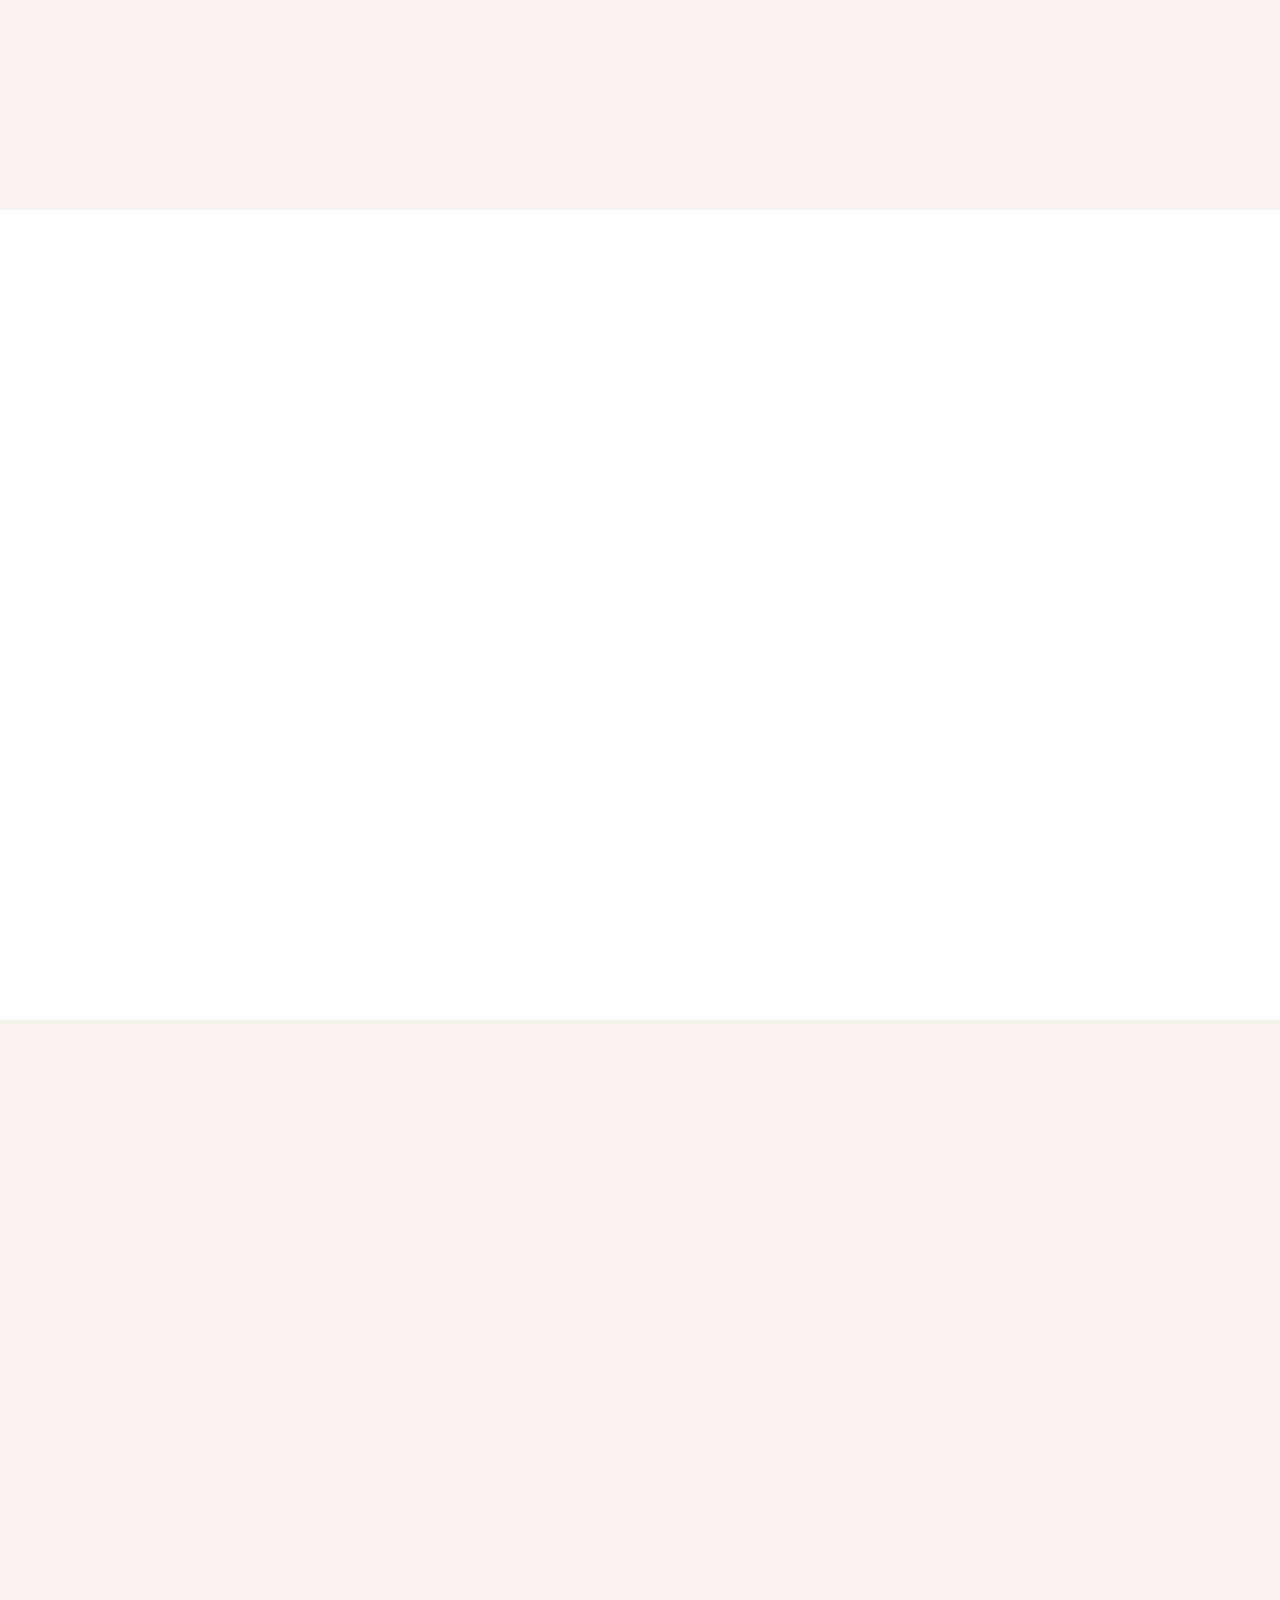
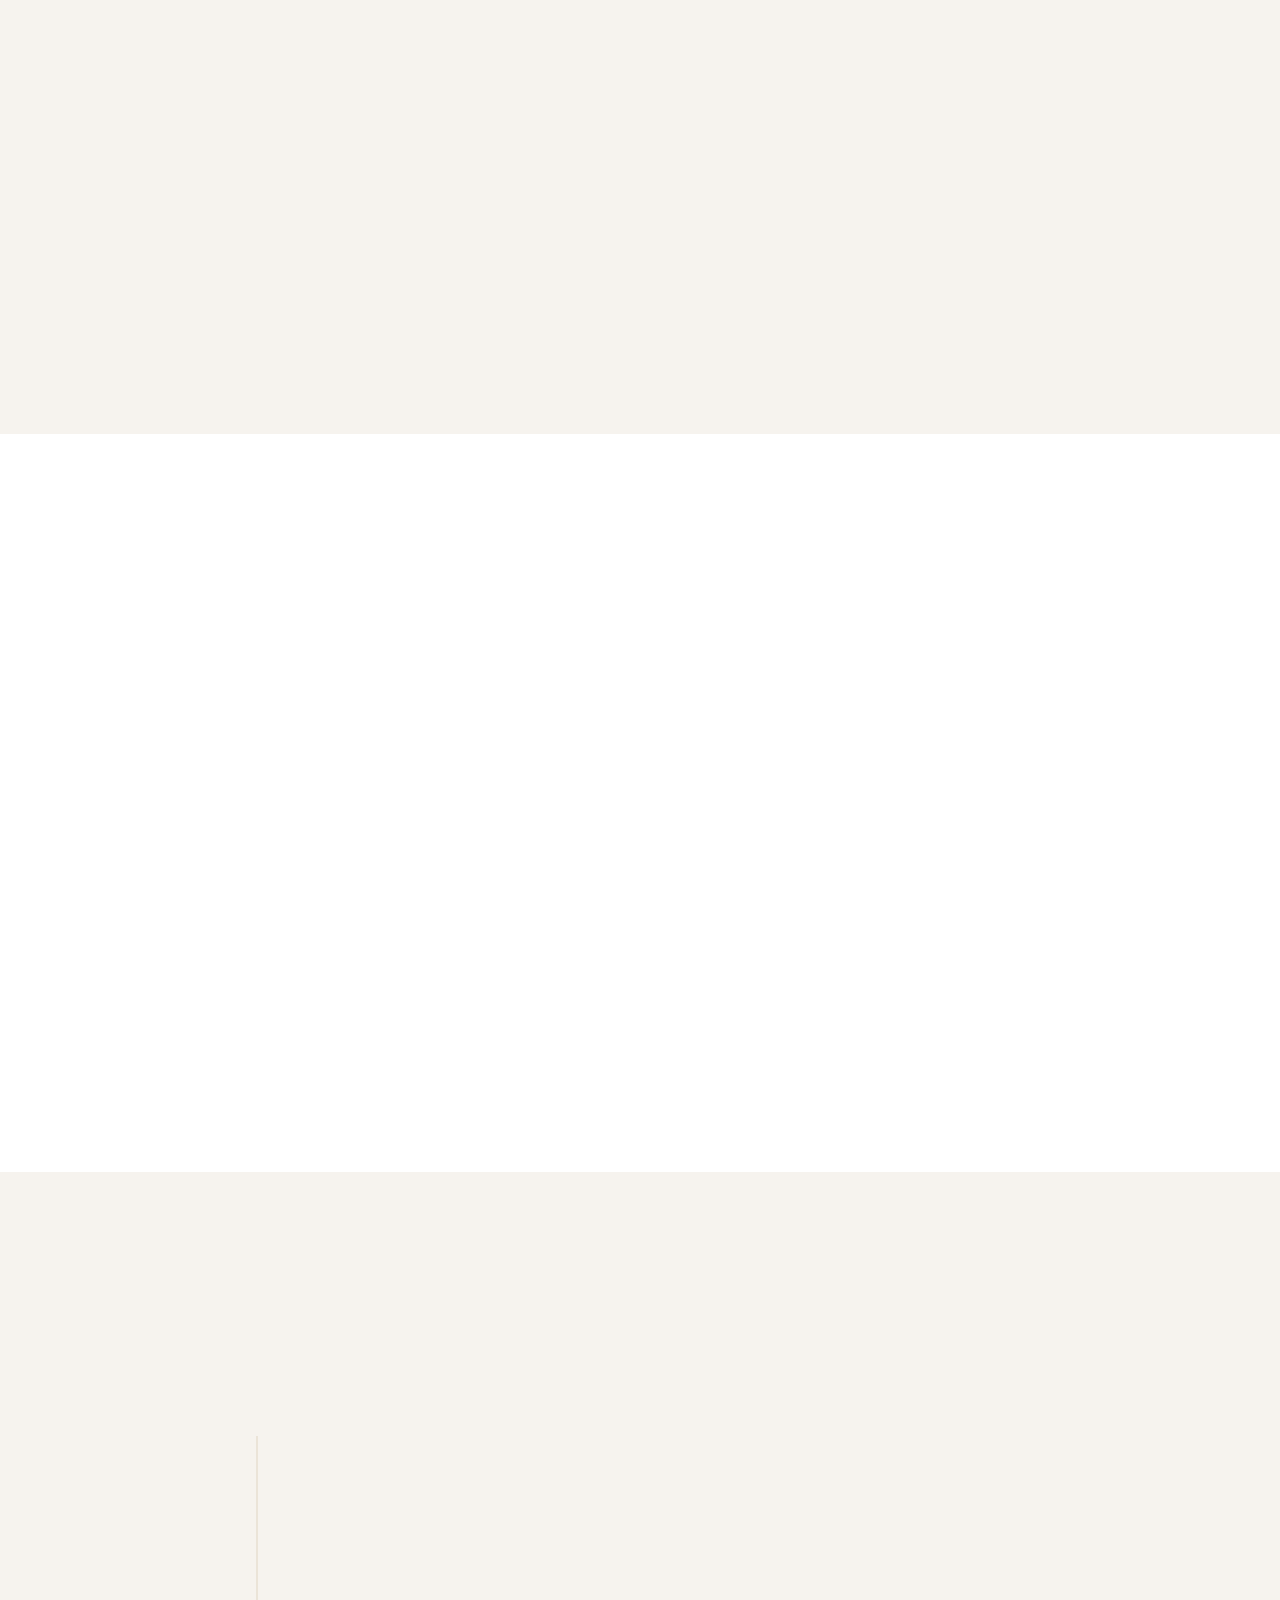
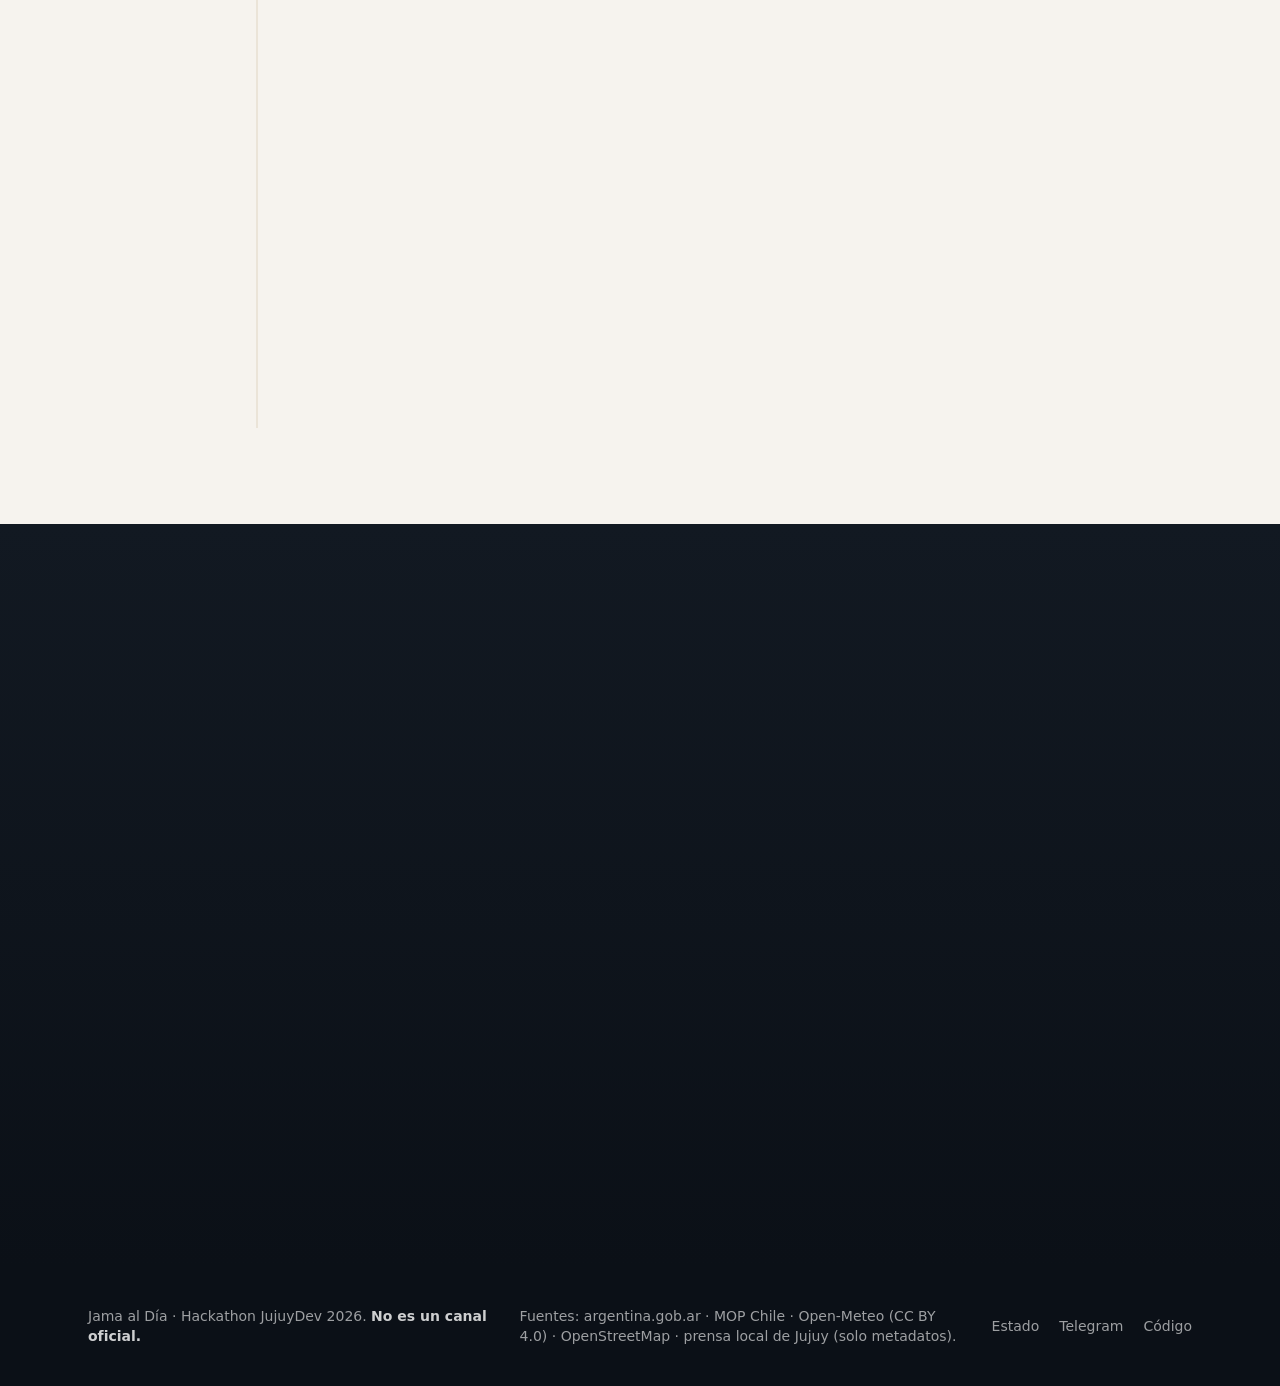
==== commit da3a1012: "feat(landing): hackathon presentation page (problem/solution, value, tech, testimonials, roadmap) Co" ====
--- a/landing/index.html
+++ b/landing/index.html
@@ -5,9 +5,9 @@
   <meta name="viewport" content="width=device-width,initial-scale=1">
   <meta http-equiv="Content-Security-Policy" content="default-src 'none'; style-src 'self'; script-src 'self'; img-src 'self' data:; base-uri 'none'; form-action 'none'">
   <meta name="referrer" content="no-referrer">
-  <meta name="description" content="Jama al Día: el estado del Paso de Jama (RN 52 y CH-27), de cada lado, actualizado cada hora, con avisos por Telegram y pronóstico de nieve y viento a 72 h.">
+  <meta name="description" content="Jama al Día: monitoreo de la RN 9 y la RN 52 en Jujuy, con el estado del Paso de Jama de cada lado cada hora, pronóstico de nieve y viento a 72 h y avisos por Telegram. Proyecto de la Hackathon JujuyDev 2026.">
   <meta name="theme-color" content="#121922">
-  <title>Jama al Día — el Paso de Jama, hora a hora</title>
+  <title>Jama al Día — rutas y clima de Jujuy, antes de salir</title>
   <link rel="icon" href="data:image/svg+xml,%3Csvg xmlns='http://www.w3.org/2000/svg' viewBox='0 0 32 32'%3E%3Crect width='32' height='32' rx='8' fill='%23121922'/%3E%3Cpath d='M4 24l8-12 5 7 3-4 8 9z' fill='%23e2733a'/%3E%3C/svg%3E">
   <link rel="stylesheet" href="styles.css">
 </head>
@@ -20,20 +20,24 @@
         <svg class="h-8 w-8" viewBox="0 0 32 32" aria-hidden="true"><rect width="32" height="32" rx="8" fill="#2a3442"/><path d="M4 24l8-12 5 7 3-4 8 9z" fill="#e2733a"/></svg>
         Jama al Día
       </a>
-      <nav class="hidden items-center gap-8 text-sm font-medium text-white/80 md:flex" aria-label="Principal">
-        <a class="hover:text-white" href="#caracteristicas">Qué ofrece</a>
-        <a class="hover:text-white" href="#como-funciona">Cómo funciona</a>
-        <a class="hover:text-white" href="#alertas">Alertas</a>
+      <nav class="hidden items-center gap-6 text-sm font-medium text-white/80 lg:flex" aria-label="Principal">
+        <a class="hover:text-white" href="#problema">Problema</a>
+        <a class="hover:text-white" href="#beneficios">Beneficios</a>
+        <a class="hover:text-white" href="#tecnologia">Tecnología</a>
+        <a class="hover:text-white" href="#testimonios">Testimonios</a>
+        <a class="hover:text-white" href="#roadmap">Próximos pasos</a>
         <a class="rounded-lg bg-telegram px-4 py-2 font-semibold text-white hover:brightness-110" href="https://t.me/jamaaldia" rel="noopener">Sumate al canal</a>
       </nav>
-      <button id="menu-boton" type="button" class="flex h-11 w-11 items-center justify-center rounded-lg text-white hover:bg-white/10 md:hidden" aria-controls="menu-movil" aria-expanded="false" aria-label="Abrir el menú">
+      <button id="menu-boton" type="button" class="flex h-11 w-11 items-center justify-center rounded-lg text-white hover:bg-white/10 lg:hidden" aria-controls="menu-movil" aria-expanded="false" aria-label="Abrir el menú">
         <svg class="h-6 w-6" viewBox="0 0 24 24" fill="none" stroke="currentColor" stroke-width="2" stroke-linecap="round" aria-hidden="true"><path d="M4 7h16M4 12h16M4 17h16"/></svg>
       </button>
     </div>
-    <nav id="menu-movil" class="hidden border-t border-white/10 bg-puna-900 px-4 pb-4 pt-2 md:hidden" aria-label="Principal (móvil)">
-      <a class="block rounded-lg px-3 py-3 text-white/90 hover:bg-white/10" href="#caracteristicas">Qué ofrece</a>
-      <a class="block rounded-lg px-3 py-3 text-white/90 hover:bg-white/10" href="#como-funciona">Cómo funciona</a>
-      <a class="block rounded-lg px-3 py-3 text-white/90 hover:bg-white/10" href="#alertas">Alertas</a>
+    <nav id="menu-movil" class="hidden border-t border-white/10 bg-puna-900 px-4 pb-4 pt-2 lg:hidden" aria-label="Principal (móvil)">
+      <a class="block rounded-lg px-3 py-3 text-white/90 hover:bg-white/10" href="#problema">Problema y solución</a>
+      <a class="block rounded-lg px-3 py-3 text-white/90 hover:bg-white/10" href="#beneficios">Beneficios</a>
+      <a class="block rounded-lg px-3 py-3 text-white/90 hover:bg-white/10" href="#tecnologia">Tecnología</a>
+      <a class="block rounded-lg px-3 py-3 text-white/90 hover:bg-white/10" href="#testimonios">Testimonios</a>
+      <a class="block rounded-lg px-3 py-3 text-white/90 hover:bg-white/10" href="#roadmap">Próximos pasos</a>
       <a class="btn-primario mt-2 w-full" href="https://t.me/jamaaldia" rel="noopener">Sumate al canal</a>
     </nav>
   </header>
@@ -45,186 +49,404 @@
         <path fill="currentColor" d="M0 320V210l160-90 130 70 170-130 190 150 150-80 180 110 170-140 290 170v50z"/>
         <path fill="#121922" fill-opacity=".55" d="M0 320v-60l220-70 180 50 230-90 210 80 200-50 400 100v40z"/>
       </svg>
-      <div class="relative mx-auto grid max-w-6xl items-center gap-12 px-4 pb-28 pt-14 sm:px-6 sm:pb-36 sm:pt-20 lg:grid-cols-2">
+      <div class="relative mx-auto grid max-w-6xl items-center gap-12 px-4 pb-28 pt-14 sm:px-6 sm:pb-36 sm:pt-20 lg:grid-cols-[1.1fr_1fr]">
         <div>
-          <p class="mb-4 inline-flex items-center gap-2 rounded-full border border-arcilla-400/40 bg-arcilla-500/10 px-3 py-1 text-sm font-medium text-arcilla-300">
+          <p class="mb-4 inline-flex flex-wrap items-center gap-2 rounded-full border border-arcilla-400/40 bg-arcilla-500/10 px-3 py-1 text-sm font-medium text-arcilla-300">
             <span class="h-2 w-2 rounded-full bg-arcilla-400"></span>
-            RN 52 · CH-27 · Jujuy, Argentina
+            Hackathon JujuyDev 2026 · RN 9 · RN 52 · Paso de Jama
           </p>
           <h1 class="text-4xl font-extrabold leading-tight tracking-tight sm:text-5xl lg:text-6xl">
-            El Paso de Jama, <span class="text-arcilla-400">hora a hora</span>
+            Sabé si la ruta está abierta <span class="text-arcilla-400">antes de salir</span>
           </h1>
           <p class="mt-5 max-w-xl text-lg text-white/80">
-            Antes de salir a la ruta, mirá si el paso está abierto de los dos lados. Juntamos los partes
-            oficiales de Argentina y Chile, el pronóstico de nieve y viento, y te avisamos por Telegram
-            cuando algo cambia.
+            Jama al Día junta en un solo lugar el estado oficial del Paso de Jama de los dos lados, el
+            pronóstico de nieve y viento y diez años de cortes en la Quebrada y la Puna de Jujuy. Y te
+            avisa por Telegram cuando algo cambia.
           </p>
           <div class="mt-8 flex flex-col gap-3 sm:flex-row sm:flex-wrap">
-            <a class="btn-primario" href="https://t.me/jamaaldia" rel="noopener">
-              <svg class="h-5 w-5" viewBox="0 0 24 24" fill="currentColor" aria-hidden="true"><path d="M21.9 4.3l-3.2 15c-.2 1-.9 1.3-1.7.8l-4.8-3.6-2.3 2.200c-.3.3-.5.5-1 .5l.3-4.9 9-8.100c.4-.3-.1-.5-.6-.2L6.5 13l-4.8-1.500c-1-.3-1-1 .2-1.500L20.6 2.800c.9-.3 1.6.2 1.3 1.500z"/></svg>
-              Recibí los avisos por Telegram
-            </a>
-            <a class="btn-secundario" href="https://emiliano-f.github.io/corredor-quebrada-puna/" rel="noopener">
+            <a class="btn-acento" href="https://emiliano-f.github.io/corredor-quebrada-puna/" rel="noopener">
               Ver el estado ahora
               <svg class="h-5 w-5" viewBox="0 0 24 24" fill="none" stroke="currentColor" stroke-width="2" stroke-linecap="round" stroke-linejoin="round" aria-hidden="true"><path d="M5 12h14M13 6l6 6-6 6"/></svg>
             </a>
+            <a class="btn-primario" href="https://t.me/jamaaldia" rel="noopener">
+              <svg class="h-5 w-5" viewBox="0 0 24 24" fill="currentColor" aria-hidden="true"><path d="M21.9 4.3 18.7 19.4c-.2 1-.9 1.3-1.8.8l-4.9-3.6-2.4 2.3c-.3.3-.5.5-1 .5l.3-5 9.2-8.3c.4-.4-.1-.6-.6-.2L6.1 13.1l-4.9-1.5c-1-.3-1.1-1 .2-1.5L20.6 2.7c.9-.3 1.6.2 1.3 1.6z"/></svg>
+              Recibí los avisos
+            </a>
+            <a class="btn-secundario lg:hidden xl:inline-flex" href="#problema">Conocé el proyecto</a>
           </div>
           <p class="mt-4 text-sm text-white/60">Gratis. No es un canal oficial: ante la duda, consultá siempre el estado oficial.</p>
         </div>
 
-        <!-- Example of a Telegram post (format only; not live data). -->
-        <figure class="mx-auto w-full max-w-sm">
-          <div class="rounded-3xl border border-white/10 bg-puna-800/80 p-4 shadow-2xl shadow-black/40 backdrop-blur">
-            <div class="flex items-center gap-3 border-b border-white/10 pb-3">
-              <span class="flex h-10 w-10 items-center justify-center rounded-full bg-telegram text-sm font-bold">JD</span>
-              <div>
-                <p class="font-semibold leading-tight">Jama al Día</p>
-                <p class="text-xs text-white/60">canal de Telegram</p>
-              </div>
-            </div>
-            <div class="mt-4 space-y-2 rounded-2xl rounded-tl-sm bg-puna-700 p-4 text-sm leading-relaxed">
-              <p><span class="mr-1 inline-block h-3 w-3 rounded-full bg-abierto align-middle"></span>Jama — Argentina ABIERTO desde las 09:00</p>
-              <p><span class="mr-1 inline-block h-3 w-3 rounded-full bg-abierto align-middle"></span>Chile: ABIERTO desde hace 5 h</p>
-              <p class="text-white/70">Fuente: Pasos Fronterizos (AR) · MOP (CL). No es un canal oficial.</p>
-            </div>
-          </div>
-          <figcaption class="mt-3 text-center text-xs text-white/60">Ejemplo ilustrativo de un aviso. No es el estado actual.</figcaption>
+        <figure class="aparecer rounded-3xl border border-white/10 bg-puna-800/80 p-4 shadow-2xl backdrop-blur sm:p-6">
+          <div class="flex items-center justify-between gap-3">
+            <p class="text-sm font-semibold">Corredor Quebrada–Puna</p>
+            <p class="rounded-full bg-white/10 px-2.5 py-1 text-xs text-white/70">15 puntos críticos</p>
+          </div>
+          <svg class="mt-4 h-auto w-full" viewBox="0 0 880 480" role="img" aria-labelledby="mapa-titulo">
+            <title id="mapa-titulo">Mapa de la RN 9, la RN 52 y el Tren Solar en Jujuy, con los puntos críticos que sigue el proyecto</title>
+            <text x="40" y="150" fill="#ffffff" fill-opacity=".35" font-size="22" font-weight="700" letter-spacing="4">CHILE</text>
+            <text x="420" y="330" fill="#ffffff" fill-opacity=".35" font-size="22" font-weight="700" letter-spacing="4">JUJUY</text>
+            <path d="M794 283 794 283 793 283 793 283 792 283 791 283 791 283 791 284 790 284 789 283 787 284 787 284 786 284 786 284 784 284 783 282 782 281 781 281 780 279 779 278 779 278 777 277 776 277 776 276 775 274 774 273 774 272 773 271 773 270 772 269 772 269 771 268 771 268 770 267 769 266 769 266 768 266 765 266 764 265 763 265 761 264 761 262 761 262 760 261 759 260 759 258 758 257 758 256 758 255 758 255 758 255 757 254 757 254 755 253 754 253 753 253 753 253 754 254 753 254 753 253 753 253 752 253 751 254 751 254 752 253 752 254 752 254 753 255 752 254 751 255 752 255 751 255 751 255 750 255 749 255 748 256 747 255 747 255 745 256 745 256 745 256 745 256 745 257 745 257 744 257 745 257 745 257 744 257 742 258 741 258 742 258 742 258 741 259 740 259 739 259 739 259 739 260 739 259 739 260 739 259 738 260 739 261 738 262 737 262 737 263 736 265 735 265 733 266 732 265 732 264 731 264 730 265 728 266 728 266 727 267 724 268 724 268 723 269 722 270 723 271 722 270 722 268 723 267 723 267 722 266 722 265 722 266 721 266 720 266 719 266 718 267 716 267 713 266 712 265 711 264 709 264 707 264 705 264 704 265 702 265 699 263 695 257 692 253 687 251 679 248 670 247 662 240 655 230 646 224 614 201 606 196 594 191 583 184 571 175 565 169 557 166 547 161 543 160 539 161 535 164 531 162 529 163 527 166 524 167 523 167 521 167 520 166 519 166 518 165 516 164 515 164 515 162 515 162 514 161 513 162 511 162 511 163 510 165 510 165 509 164 509 166 508 167 507 172 507 173 507 174 506 173 504 171 503 171 503 170 500 168 499 169 498 170 497 168 491 161 487 159 485 158 484 154 485 154 486 153 486 154 486 154 485 153 482 153 480 153 479 155 480 157 479 159 478 160 476 160 473 161 469 162 464 162 461 161 456 160 452 161 449 161 440 161 438 160 438 159 436 159 434 158 433 155 431 154 429 153 426 154 419 161 408 164 390 180 386 190 386 197 381 208 379 216 376 221 364 227 361 231 357 233 341 229 329 235 314 238 311 236 307 229 303 226 296 222 291 217 285 200 282 190 277 161 278 156 276 148 267 127 260 117 258 112 258 111 258 109 259 107 259 100 259 97 257 94 257 92 254 90 253 90 252 90 251 89 250 88 249 87 248 86 247 87 245 87 243 86 243 86 242 86 241 86 240 86 239 86" fill="none" stroke="#ec9560" stroke-width="5" stroke-linecap="round" stroke-linejoin="round"/>
+            <path d="M851 457 850 456 848 455 847 455 847 454 846 454 846 452 846 452 845 451 843 451 841 450 839 449 836 448 833 447 831 446 829 445 828 444 826 442 824 440 822 438 820 433 817 429 817 428 817 426 817 426 817 425 816 425 817 424 816 419 816 414 816 411 815 410 812 404 812 402 811 401 810 399 808 397 807 393 805 392 804 389 803 387 803 385 802 384 802 382 802 380 801 379 800 377 799 375 801 369 800 368 799 367 798 367 798 365 797 366 796 365 797 365 796 364 796 365 795 364 795 363 797 356 797 354 796 352 795 350 795 349 796 347 798 341 798 334 797 333 795 329 795 327 795 324 796 321 794 319 794 316 793 314 791 311 791 308 791 307 792 304 791 299 791 298 790 295 791 291 793 285 794 283 794 283 795 280 796 275 797 274 799 272 799 270 800 266 800 265 801 263 801 261 802 259 803 257 806 251 808 247 809 246 812 243 813 241 814 238 814 237 814 237 815 235 815 234 816 233 816 232 816 229 815 228 814 226 814 225 815 223 816 222 817 219 819 218 820 217 821 214 825 205 827 201 827 198 828 193 829 190 830 187 831 186 830 185 831 183 831 181 834 174 836 168 835 166 835 161 835 157 836 154 837 149 839 145 839 142 838 137 836 130 837 123 835 120 834 116 834 114 831 107 831 105 832 101 833 98 834 90 834 82 834 81 834 79 834 77 833 75 831 71 830 69 828 62 827 58 828 55" fill="none" stroke="#7cc4f2" stroke-width="5" stroke-linecap="round" stroke-linejoin="round"/>
+            <path d="M795 348 796 345 798 341 798 340 798 335 798 333 797 333 796 331 795 328 795 327 796 324 796 322 795 320 794 317 793 313 792 311 791 309 792 307 792 302 791 299 791 295 792 290 793 286 794 284 794 282 794 281 796 276 797 274 799 272 799 271 800 267 800 266 800 264 801 263 801 261 802 261 802 260 802 258 803 257 805 256 805 255 806 254 807 252 807 251 808 249 809 247 810 245 814 241 815 239 816 238 817 236 817 235 817 234 817 232 817 229 816 228 815 227 814 226 814 226 815 225 815 224 816 223 816 221 818 219 819 218" fill="none" stroke="#ffffff" stroke-width="2" stroke-dasharray="6 6"/>
+            <circle cx="817" cy="412" r="6" fill="#121922" stroke="#ffffff" stroke-width="3"/>
+            <circle cx="808" cy="394" r="6" fill="#121922" stroke="#ffffff" stroke-width="3"/>
+            <circle cx="800" cy="368" r="6" fill="#121922" stroke="#ffffff" stroke-width="3"/>
+            <circle cx="796" cy="348" r="6" fill="#121922" stroke="#ffffff" stroke-width="3"/>
+            <circle cx="795" cy="326" r="6" fill="#121922" stroke="#ffffff" stroke-width="3"/>
+            <circle cx="815" cy="237" r="6" fill="#121922" stroke="#ffffff" stroke-width="3"/>
+            <circle cx="821" cy="219" r="6" fill="#121922" stroke="#ffffff" stroke-width="3"/>
+            <circle cx="835" cy="165" r="6" fill="#121922" stroke="#ffffff" stroke-width="3"/>
+            <circle cx="778" cy="279" r="6" fill="#121922" stroke="#ffffff" stroke-width="3"/>
+            <circle cx="771" cy="268" r="6" fill="#121922" stroke="#ffffff" stroke-width="3"/>
+            <circle cx="728" cy="266" r="6" fill="#121922" stroke="#ffffff" stroke-width="3"/>
+            <circle cx="702" cy="265" r="6" fill="#121922" stroke="#ffffff" stroke-width="3"/>
+            <circle cx="649" cy="227" r="6" fill="#121922" stroke="#ffffff" stroke-width="3"/>
+            <circle cx="481" cy="152" r="6" fill="#121922" stroke="#ffffff" stroke-width="3"/>
+            <circle cx="239" cy="86" r="6" fill="#121922" stroke="#ffffff" stroke-width="3"/>
+            <circle cx="87" cy="34" r="5" fill="#121922" stroke="#ffffff" stroke-width="2" stroke-dasharray="3 3"/>
+            <circle cx="239" cy="86" r="16" fill="none" stroke="#ec9560" stroke-width="3"/>
+            <text x="219" y="128" fill="#ffffff" font-size="20" font-weight="700">Paso de Jama</text>
+            <text x="451" y="186" fill="#ffffff" fill-opacity=".8" font-size="17">Susques</text>
+            <text x="579" y="211" fill="#ffffff" fill-opacity=".8" font-size="17">Salinas Grandes</text>
+            <text x="764" y="303" fill="#ffffff" fill-opacity=".8" font-size="17" text-anchor="end">Purmamarca</text>
+            <text x="807" y="225" fill="#ffffff" fill-opacity=".8" font-size="17" text-anchor="end">Tilcara</text>
+            <text x="803" y="418" fill="#ffffff" fill-opacity=".8" font-size="17" text-anchor="end">Yala</text>
+            <text x="101" y="40" fill="#ffffff" fill-opacity=".6" font-size="15">CH-27 (clima)</text>
+          </svg>
+          <figcaption class="mt-3 flex flex-wrap gap-x-5 gap-y-2 text-xs text-white/70">
+            <span class="inline-flex items-center gap-2"><span class="h-1.5 w-5 rounded bg-arcilla-400"></span>RN 52</span>
+            <span class="inline-flex items-center gap-2"><span class="h-1.5 w-5 rounded bg-sky-300"></span>RN 9</span>
+            <span class="inline-flex items-center gap-2"><span class="w-5 border-t-2 border-dashed border-white"></span>Tren Solar</span>
+            <span class="inline-flex items-center gap-2"><span class="h-2.5 w-2.5 rounded-full border-2 border-white bg-puna-900"></span>Punto crítico</span>
+            <span class="basis-full text-white/50">Trazas y puntos de OpenStreetMap, los mismos del tablero.</span>
+          </figcaption>
         </figure>
       </div>
     </section>
 
-    <!-- Key facts -->
+    <!-- Cifras -->
     <section class="relative z-10 mx-auto -mt-14 max-w-6xl px-4 sm:px-6" aria-label="Datos clave">
-      <dl class="aparecer grid grid-cols-2 gap-px overflow-hidden rounded-2xl bg-puna-100 shadow-xl lg:grid-cols-4">
+      <dl class="grid grid-cols-2 gap-px overflow-hidden rounded-2xl bg-puna-100 shadow-xl lg:grid-cols-4">
         <div class="bg-white p-5 text-center sm:p-6">
-          <dt class="text-sm text-puna-700">Actualización</dt>
-          <dd class="mt-1 text-2xl font-extrabold text-puna-900 sm:text-3xl">Cada 1 h</dd>
+          <dt class="text-sm text-puna-700">Rutas nacionales</dt>
+          <dd class="mt-1 text-2xl font-extrabold sm:text-3xl">RN 9 y RN 52</dd>
         </div>
         <div class="bg-white p-5 text-center sm:p-6">
-          <dt class="text-sm text-puna-700">Fuentes oficiales</dt>
-          <dd class="mt-1 text-2xl font-extrabold text-puna-900 sm:text-3xl">2 países</dd>
+          <dt class="text-sm text-puna-700">Estado de Jama</dt>
+          <dd class="mt-1 text-2xl font-extrabold sm:text-3xl">Cada 1 h</dd>
         </div>
         <div class="bg-white p-5 text-center sm:p-6">
-          <dt class="text-sm text-puna-700">Pronóstico</dt>
-          <dd class="mt-1 text-2xl font-extrabold text-puna-900 sm:text-3xl">72 h</dd>
+          <dt class="text-sm text-puna-700">Pronóstico de nieve y viento</dt>
+          <dd class="mt-1 text-2xl font-extrabold sm:text-3xl">72 h</dd>
         </div>
         <div class="bg-white p-5 text-center sm:p-6">
-          <dt class="text-sm text-puna-700">Historia de cierres</dt>
-          <dd class="mt-1 text-2xl font-extrabold text-puna-900 sm:text-3xl">Desde 2016</dd>
+          <dt class="text-sm text-puna-700">Cierres de Jama desde 2016</dt>
+          <dd class="mt-1 text-2xl font-extrabold sm:text-3xl">67</dd>
         </div>
       </dl>
     </section>
 
-    <!-- Features -->
-    <section id="caracteristicas" class="mx-auto max-w-6xl px-4 py-20 sm:px-6 sm:py-24">
+    <!-- Problema y solución -->
+    <section id="problema" class="mx-auto max-w-6xl px-4 py-20 sm:px-6 sm:py-24">
       <div class="aparecer mx-auto max-w-2xl text-center">
-        <p class="text-sm font-semibold uppercase tracking-wider text-arcilla-600">Qué ofrece</p>
-        <h2 class="mt-2 text-3xl font-extrabold tracking-tight sm:text-4xl">Rutas y clima de Jujuy, en un solo lugar</h2>
-        <p class="mt-4 text-lg text-puna-700">Pensado para choferes y flotas que cruzan a Chile, y para quien viaja por la Quebrada y la Puna.</p>
-      </div>
-      <div class="mt-12 grid gap-6 sm:grid-cols-2 lg:grid-cols-3">
-        <article class="tarjeta aparecer">
-          <div class="icono"><svg class="h-6 w-6" viewBox="0 0 24 24" fill="none" stroke="currentColor" stroke-width="2" stroke-linecap="round" stroke-linejoin="round" aria-hidden="true"><path d="M4 21V4M4 5h13l-2 4 2 4H4"/></svg></div>
-          <h3 class="text-lg font-bold">Estado de cada lado</h3>
-          <p class="mt-2 text-puna-700">Abierto, cerrado o restringido en Argentina (RN 52) y en Chile (CH-27), según los partes oficiales de Pasos Internacionales y del MOP.</p>
-        </article>
-        <article class="tarjeta aparecer">
-          <div class="icono"><svg class="h-6 w-6" viewBox="0 0 24 24" fill="none" stroke="currentColor" stroke-width="2" stroke-linecap="round" stroke-linejoin="round" aria-hidden="true"><path d="M6 8a6 6 0 1112 0c0 7 3 8 3 8H3s3-1 3-8M10 20a2 2 0 004 0"/></svg></div>
-          <h3 class="text-lg font-bold">Avisos por Telegram</h3>
-          <p class="mt-2 text-puna-700">Un mensaje solo cuando cambia el estado real de algún lado, más un resumen a las 08:00. Sin avisos por el cierre nocturno por horario.</p>
-        </article>
-        <article class="tarjeta aparecer">
-          <div class="icono"><svg class="h-6 w-6" viewBox="0 0 24 24" fill="none" stroke="currentColor" stroke-width="2" stroke-linecap="round" stroke-linejoin="round" aria-hidden="true"><path d="M12 2v20M4.5 6.500l15 11M19.5 6.500l-15 11M9 4l3 3 3-3M9 20l3-3 3 3"/></svg></div>
-          <h3 class="text-lg font-bold">Nieve y viento a 72 h</h3>
-          <p class="mt-2 text-puna-700">El pronóstico de Open-Meteo para el paso y la CH-27, comparado con lo habitual para la época. No es un pronóstico de cierre.</p>
-        </article>
-        <article class="tarjeta aparecer">
-          <div class="icono"><svg class="h-6 w-6" viewBox="0 0 24 24" fill="none" stroke="currentColor" stroke-width="2" stroke-linecap="round" stroke-linejoin="round" aria-hidden="true"><path d="M4 20V10M10 20V4M16 20v-8M22 20H2"/></svg></div>
-          <h3 class="text-lg font-bold">Cierres históricos</h3>
-          <p class="mt-2 text-puna-700">En qué meses se cierra más el paso y cuánto suelen durar los cierres, a partir de un catálogo armado con noticias locales desde 2016.</p>
-        </article>
-        <article class="tarjeta aparecer">
-          <div class="icono"><svg class="h-6 w-6" viewBox="0 0 24 24" fill="none" stroke="currentColor" stroke-width="2" stroke-linecap="round" stroke-linejoin="round" aria-hidden="true"><path d="M9 4L3 6v14l6-2 6 2 6-2V4l-6 2-6-2zM9 4v14M15 6v14"/></svg></div>
-          <h3 class="text-lg font-bold">Corredor Quebrada–Puna</h3>
-          <p class="mt-2 text-puna-700">El mismo proyecto sigue los cortes de la RN 9, de Yala a Humahuaca, y de la RN 52, de Purmamarca a Jama, cruzados con datos del clima.</p>
-        </article>
-        <article class="tarjeta aparecer">
-          <div class="icono"><svg class="h-6 w-6" viewBox="0 0 24 24" fill="none" stroke="currentColor" stroke-width="2" stroke-linecap="round" stroke-linejoin="round" aria-hidden="true"><path d="M12 3l8 3v6c0 5-3.5 8-8 9-4.5-1-8-4-8-9V6l8-3zM9 12l2 2 4-4"/></svg></div>
-          <h3 class="text-lg font-bold">Datos claros y honestos</h3>
-          <p class="mt-2 text-puna-700">Si un lado no se pudo consultar, la página dice "Estado no confirmado" en vez de mostrar un dato viejo. Código abierto y fuentes a la vista.</p>
-        </article>
-      </div>
-    </section>
-
-    <!-- How it works -->
-    <section id="como-funciona" class="bg-white py-20 sm:py-24">
+        <p class="eyebrow">El problema y la solución</p>
+        <h2 class="titulo">Un corredor clave que se corta sin aviso</h2>
+        <p class="mt-4 text-lg text-puna-700">
+          Por la RN 52 pasa el corredor bioceánico hacia los puertos de Chile y la zona del litio; por la
+          RN 9, la Quebrada de Humahuaca y el Tren Solar. Cuando se cortan, quien está en la ruta suele
+          enterarse tarde.
+        </p>
+      </div>
+
+      <div class="mt-14 grid gap-6 lg:grid-cols-2">
+        <article class="aparecer rounded-3xl border border-cerrado/15 bg-white p-6 shadow-sm sm:p-8">
+          <div class="flex items-center gap-3">
+            <span class="flex h-10 w-10 items-center justify-center rounded-xl bg-cerrado/10 text-cerrado">
+              <svg class="h-5 w-5" viewBox="0 0 24 24" fill="none" stroke="currentColor" stroke-width="2" stroke-linecap="round" stroke-linejoin="round" aria-hidden="true"><path d="M12 9v4M12 17h.01M10.3 3.9 1.8 18a2 2 0 0 0 1.7 3h17a2 2 0 0 0 1.7-3L13.7 3.9a2 2 0 0 0-3.4 0z"/></svg>
+            </span>
+            <h3 class="text-xl font-bold">El problema</h3>
+          </div>
+          <ul class="mt-6 space-y-5">
+            <li class="flex gap-3">
+              <span class="mt-2 h-2 w-2 flex-none rounded-full bg-cerrado"></span>
+              <p><strong>El Paso de Jama se cierra de golpe.</strong> De los 67 cierres que registró la prensa local desde 2016, 51 fueron por nieve, y junio y julio son los meses con más.</p>
+            </li>
+            <li class="flex gap-3">
+              <span class="mt-2 h-2 w-2 flex-none rounded-full bg-cerrado"></span>
+              <p><strong>La información está repartida.</strong> Argentina y Chile publican partes por separado, en sitios distintos, y el chileno puede pasar días sin actualizarse.</p>
+            </li>
+            <li class="flex gap-3">
+              <span class="mt-2 h-2 w-2 flex-none rounded-full bg-cerrado"></span>
+              <p><strong>El cierre suele venir de Chile.</strong> En 55 de esos 67 cierres el paso estaba cerrado solo del lado chileno: mirar un solo país no alcanza.</p>
+            </li>
+            <li class="flex gap-3">
+              <span class="mt-2 h-2 w-2 flex-none rounded-full bg-cerrado"></span>
+              <p><strong>No hay historia oficial.</strong> Ninguna de las dos fuentes guarda historial, y en la RN 9 y la Cuesta de Lipán los aluviones y las crecidas también cortan la ruta.</p>
+            </li>
+          </ul>
+        </article>
+
+        <article class="aparecer rounded-3xl bg-puna-900 p-6 text-white shadow-xl sm:p-8">
+          <div class="flex items-center gap-3">
+            <span class="flex h-10 w-10 items-center justify-center rounded-xl bg-abierto/20 text-emerald-300">
+              <svg class="h-5 w-5" viewBox="0 0 24 24" fill="none" stroke="currentColor" stroke-width="2" stroke-linecap="round" stroke-linejoin="round" aria-hidden="true"><path d="M20 6 9 17l-5-5"/></svg>
+            </span>
+            <h3 class="text-xl font-bold">Nuestra solución</h3>
+          </div>
+          <ol class="mt-6 space-y-5">
+            <li class="flex gap-4">
+              <span class="paso">1</span>
+              <p><strong>Monitoreamos cada hora.</strong> Consultamos los partes oficiales de Pasos Internacionales (Argentina) y del MOP (Chile) y mostramos el estado de cada lado.</p>
+            </li>
+            <li class="flex gap-4">
+              <span class="paso">2</span>
+              <p><strong>Cruzamos con el clima.</strong> El pronóstico de nieve y ráfagas a 72 h para el paso y la CH-27, comparado con lo habitual para la época.</p>
+            </li>
+            <li class="flex gap-4">
+              <span class="paso">3</span>
+              <p><strong>Armamos la historia.</strong> Un catálogo de cortes de la RN 9 y la RN 52 desde 2016, hecho con noticias de medios locales y cruzado con datos de clima reales.</p>
+            </li>
+            <li class="flex gap-4">
+              <span class="paso">4</span>
+              <p><strong>Avisamos.</strong> Un mensaje en Telegram cuando cambia el estado real de algún lado, y un tablero para el celular que funciona sin conexión.</p>
+            </li>
+          </ol>
+        </article>
+      </div>
+    </section>
+
+    <!-- Beneficios -->
+    <section id="beneficios" class="bg-white py-20 sm:py-24">
       <div class="mx-auto max-w-6xl px-4 sm:px-6">
         <div class="aparecer mx-auto max-w-2xl text-center">
-          <p class="text-sm font-semibold uppercase tracking-wider text-arcilla-600">Cómo funciona</p>
-          <h2 class="mt-2 text-3xl font-extrabold tracking-tight sm:text-4xl">Tres pasos, cada hora</h2>
-        </div>
-        <ol class="mt-12 grid gap-8 md:grid-cols-3">
-          <li class="aparecer rounded-2xl bg-puna-50 p-6">
-            <span class="flex h-10 w-10 items-center justify-center rounded-full bg-puna-900 font-bold text-white">1</span>
-            <h3 class="mt-4 text-lg font-bold">Consultamos las fuentes</h3>
-            <p class="mt-2 text-puna-700">Los partes oficiales de Argentina y de Chile, y el pronóstico de Open-Meteo. Guardamos solo los campos de estado, sin datos personales.</p>
-          </li>
-          <li class="aparecer rounded-2xl bg-puna-50 p-6">
-            <span class="flex h-10 w-10 items-center justify-center rounded-full bg-puna-900 font-bold text-white">2</span>
-            <h3 class="mt-4 text-lg font-bold">Actualizamos la página</h3>
-            <p class="mt-2 text-puna-700">Estado por lado, los últimos 7 días hora por hora, los cierres históricos y el pronóstico. Es liviana y se ve bien en el celular.</p>
-          </li>
-          <li class="aparecer rounded-2xl bg-puna-50 p-6">
-            <span class="flex h-10 w-10 items-center justify-center rounded-full bg-puna-900 font-bold text-white">3</span>
-            <h3 class="mt-4 text-lg font-bold">Te avisamos si cambia</h3>
-            <p class="mt-2 text-puna-700">Si un lado pasa de abierto a cerrado o restringido, o al revés, sale un aviso en el canal de Telegram.</p>
-          </li>
-        </ol>
-        <div class="aparecer mt-10 rounded-2xl border border-arcilla-300 bg-arcilla-500/10 p-6">
-          <h3 class="font-bold">Lo que tenés que saber</h3>
-          <ul class="mt-3 list-disc space-y-1 pl-5 text-puna-700">
-            <li>No es una fuente oficial: antes de cruzar, consultá a Gendarmería o Vialidad.</li>
-            <li>Un cambio puede tardar hasta una hora en aparecer, o más si se atrasa la corrida.</li>
-            <li>El parte de Chile puede pasar días sin actualizarse.</li>
-            <li>La historia sale de la prensa local: puede faltar algún cierre.</li>
+          <p class="eyebrow">Propuesta de valor</p>
+          <h2 class="titulo">Para quien vive, trabaja o viaja por la ruta</h2>
+          <p class="mt-4 text-lg text-puna-700">Menos viajes en vano y decisiones con datos, sin instalar nada.</p>
+        </div>
+
+        <div class="mt-14 grid gap-6 sm:grid-cols-2 lg:grid-cols-4">
+          <article class="tarjeta aparecer">
+            <div class="icono">
+              <svg class="h-6 w-6" viewBox="0 0 24 24" fill="none" stroke="currentColor" stroke-width="2" stroke-linecap="round" stroke-linejoin="round" aria-hidden="true"><path d="M1 3h15v13H1zM16 8h4l3 3v5h-7z"/><circle cx="5.5" cy="18.5" r="2.5"/><circle cx="18.5" cy="18.5" r="2.5"/></svg>
+            </div>
+            <h3 class="text-lg font-bold">Choferes de carga</h3>
+            <p class="mt-2 text-puna-700">Saber antes de salir si conviene arrancar o esperar, en vez de quedar varado en Susques o en la frontera.</p>
+          </article>
+          <article class="tarjeta aparecer">
+            <div class="icono">
+              <svg class="h-6 w-6" viewBox="0 0 24 24" fill="none" stroke="currentColor" stroke-width="2" stroke-linecap="round" stroke-linejoin="round" aria-hidden="true"><path d="M3 3v18h18"/><path d="m7 15 4-4 3 3 5-6"/></svg>
+            </div>
+            <h3 class="text-lg font-bold">Empresas y flotas</h3>
+            <p class="mt-2 text-puna-700">Planificar despachos con el estado por lado y la historia de cierres por mes. Estamos armando un plan para empresas.</p>
+          </article>
+          <article class="tarjeta aparecer">
+            <div class="icono">
+              <svg class="h-6 w-6" viewBox="0 0 24 24" fill="none" stroke="currentColor" stroke-width="2" stroke-linecap="round" stroke-linejoin="round" aria-hidden="true"><path d="M12 21s-7-6.1-7-11a7 7 0 0 1 14 0c0 4.9-7 11-7 11z"/><circle cx="12" cy="10" r="2.5"/></svg>
+            </div>
+            <h3 class="text-lg font-bold">Viajeros y turismo</h3>
+            <p class="mt-2 text-puna-700">Ver de un vistazo cómo están la Quebrada, Purmamarca, Salinas Grandes y el paso a San Pedro de Atacama.</p>
+          </article>
+          <article class="tarjeta aparecer">
+            <div class="icono">
+              <svg class="h-6 w-6" viewBox="0 0 24 24" fill="none" stroke="currentColor" stroke-width="2" stroke-linecap="round" stroke-linejoin="round" aria-hidden="true"><path d="M17 21v-2a4 4 0 0 0-4-4H5a4 4 0 0 0-4 4v2"/><circle cx="9" cy="7" r="4"/><path d="M23 21v-2a4 4 0 0 0-3-3.9M16 3.1a4 4 0 0 1 0 7.8"/></svg>
+            </div>
+            <h3 class="text-lg font-bold">Comunidad y gestión</h3>
+            <p class="mt-2 text-puna-700">Datos abiertos sobre dónde y por qué se corta la ruta, para discutir obras y prevención con evidencia.</p>
+          </article>
+        </div>
+
+        <ul class="aparecer mt-10 grid gap-4 sm:grid-cols-2 lg:grid-cols-4">
+          <li class="beneficio"><span class="check">✓</span>Gratis y sin registrarse</li>
+          <li class="beneficio"><span class="check">✓</span>Liviana, pensada para el celular</li>
+          <li class="beneficio"><span class="check">✓</span>Avisa solo cuando cambia algo</li>
+          <li class="beneficio"><span class="check">✓</span>Dice cuándo un dato no está confirmado</li>
+        </ul>
+      </div>
+    </section>
+
+    <!-- Tecnología -->
+    <section id="tecnologia" class="mx-auto max-w-6xl px-4 py-20 sm:px-6 sm:py-24">
+      <div class="aparecer mx-auto max-w-2xl text-center">
+        <p class="eyebrow">Características técnicas</p>
+        <h2 class="titulo">Clima, alertas y mapas, en piloto automático</h2>
+        <p class="mt-4 text-lg text-puna-700">Un pipeline abierto en Python que corre solo en GitHub Actions y publica una página estática.</p>
+      </div>
+
+      <div class="mt-14 grid gap-6 lg:grid-cols-3">
+        <article class="tarjeta-destacada aparecer">
+          <div class="icono-oscuro">
+            <svg class="h-6 w-6" viewBox="0 0 24 24" fill="none" stroke="currentColor" stroke-width="2" stroke-linecap="round" aria-hidden="true"><path d="M12 2v20M4.9 6.5l14.2 11M4.9 17.5l14.2-11"/></svg>
+          </div>
+          <h3 class="text-xl font-bold">Clima</h3>
+          <ul class="mt-4 space-y-2 text-white/80">
+            <li>Nieve y ráfagas a 72 h de Open-Meteo para el Paso de Jama y la CH-27.</li>
+            <li>Cada valor se compara con la climatología del mismo modelo: "alto" es más que el 90 % de lo habitual para la época.</li>
+            <li>Clima horario real desde 2016 para cada punto crítico, para calibrar umbrales.</li>
           </ul>
-        </div>
-      </div>
-    </section>
-
-    <!-- Alerts / contact -->
+        </article>
+        <article class="tarjeta-destacada aparecer">
+          <div class="icono-oscuro">
+            <svg class="h-6 w-6" viewBox="0 0 24 24" fill="none" stroke="currentColor" stroke-width="2" stroke-linecap="round" stroke-linejoin="round" aria-hidden="true"><path d="M18 8A6 6 0 0 0 6 8c0 7-3 9-3 9h18s-3-2-3-9M13.7 21a2 2 0 0 1-3.4 0"/></svg>
+          </div>
+          <h3 class="text-xl font-bold">Alertas automatizadas</h3>
+          <ul class="mt-4 space-y-2 text-white/80">
+            <li>Un workflow corre cada hora, con un disparo externo de respaldo.</li>
+            <li>Telegram publica solo cuando cambia el estado real (abierto, cerrado o restringido), más un resumen a las 08:00.</li>
+            <li>Nunca avisa con datos viejos ni por la apertura y el cierre por horario.</li>
+          </ul>
+        </article>
+        <article class="tarjeta-destacada aparecer">
+          <div class="icono-oscuro">
+            <svg class="h-6 w-6" viewBox="0 0 24 24" fill="none" stroke="currentColor" stroke-width="2" stroke-linecap="round" stroke-linejoin="round" aria-hidden="true"><path d="M1 6v16l7-4 8 4 7-4V2l-7 4-8-4-7 4zM8 2v16M16 6v16"/></svg>
+          </div>
+          <h3 class="text-xl font-bold">Mapas</h3>
+          <ul class="mt-4 space-y-2 text-white/80">
+            <li>La RN 9, la RN 52 y el Tren Solar, con 15 puntos críticos ubicados con OpenStreetMap.</li>
+            <li>Un tablero para el celular que funciona sin conexión: tocás un punto y ves su riesgo y sus cortes históricos.</li>
+            <li>"Usar mi ubicación" muestra el punto crítico más cercano; la ubicación no sale del teléfono.</li>
+          </ul>
+        </article>
+      </div>
+
+      <div class="mt-6 grid gap-6 sm:grid-cols-3">
+        <article class="aparecer rounded-2xl border border-puna-100 bg-white p-5">
+          <h3 class="font-bold">Catálogo histórico</h3>
+          <p class="mt-1 text-sm text-puna-700">Noticias de medios locales desde 2016: guardamos solo enlace, medio, fecha y titular, y deduplicamos los cortes.</p>
+        </article>
+        <article class="aparecer rounded-2xl border border-puna-100 bg-white p-5">
+          <h3 class="font-bold">Recolección responsable</h3>
+          <p class="mt-1 text-sm text-puna-700">Respeta robots.txt, se identifica y espera al menos 2 s entre pedidos a cada sitio. Nada de redes sociales.</p>
+        </article>
+        <article class="aparecer rounded-2xl border border-puna-100 bg-white p-5">
+          <h3 class="font-bold">Código abierto y probado</h3>
+          <p class="mt-1 text-sm text-puna-700">Python con tipos estrictos, más de 450 tests automáticos y CI en cada cambio.</p>
+        </article>
+      </div>
+    </section>
+
+    <!-- Testimonios -->
+    <section id="testimonios" class="bg-white py-20 sm:py-24">
+      <div class="mx-auto max-w-6xl px-4 sm:px-6">
+        <div class="aparecer mx-auto max-w-2xl text-center">
+          <p class="eyebrow">Testimonios</p>
+          <h2 class="titulo">Lo que buscamos resolver</h2>
+          <p class="mx-auto mt-4 inline-flex items-center gap-2 rounded-full bg-arcilla-500/10 px-4 py-1.5 text-sm font-medium text-arcilla-600">
+            Ejemplos ilustrativos: todavía no son citas de usuarios reales.
+          </p>
+        </div>
+
+        <div class="mt-14 grid gap-6 md:grid-cols-3">
+          <figure class="testimonio aparecer">
+            <span class="etiqueta">Ejemplo</span>
+            <blockquote class="mt-4 text-lg">"Antes salía de Jujuy sin saber si iba a pasar. Ahora miro el celular y, si Chile está cerrado, espero en casa."</blockquote>
+            <figcaption class="mt-6 flex items-center gap-3">
+              <span class="avatar">CH</span>
+              <span><strong class="block">Chofer de carga</strong><span class="text-sm text-puna-700">Ruta Jujuy–Antofagasta</span></span>
+            </figcaption>
+          </figure>
+          <figure class="testimonio aparecer">
+            <span class="etiqueta">Ejemplo</span>
+            <blockquote class="mt-4 text-lg">"Con el estado de cada lado y la historia de cierres por mes puedo decidir qué camión despacho y cuándo."</blockquote>
+            <figcaption class="mt-6 flex items-center gap-3">
+              <span class="avatar">FL</span>
+              <span><strong class="block">Coordinación de flota</strong><span class="text-sm text-puna-700">Empresa de transporte</span></span>
+            </figcaption>
+          </figure>
+          <figure class="testimonio aparecer">
+            <span class="etiqueta">Ejemplo</span>
+            <blockquote class="mt-4 text-lg">"Íbamos a San Pedro de Atacama y el aviso de Telegram nos avisó del cierre antes de subir la Cuesta de Lipán."</blockquote>
+            <figcaption class="mt-6 flex items-center gap-3">
+              <span class="avatar">VI</span>
+              <span><strong class="block">Viajeros</strong><span class="text-sm text-puna-700">Turismo en la Puna</span></span>
+            </figcaption>
+          </figure>
+        </div>
+        <p class="aparecer mt-8 text-center text-puna-700">¿Usás Jama al Día? <a class="font-semibold text-arcilla-600 underline underline-offset-4 hover:text-arcilla-500" href="https://github.com/emiliano-f/corredor-quebrada-puna/issues" rel="noopener">Contanos tu experiencia</a>.</p>
+      </div>
+    </section>
+
+    <!-- Roadmap -->
+    <section id="roadmap" class="mx-auto max-w-6xl px-4 py-20 sm:px-6 sm:py-24">
+      <div class="aparecer mx-auto max-w-2xl text-center">
+        <p class="eyebrow">Roadmap</p>
+        <h2 class="titulo">Próximos pasos</h2>
+        <p class="mt-4 text-lg text-puna-700">Lo que ya funciona y lo que viene después de la hackathon.</p>
+      </div>
+
+      <ol class="relative mx-auto mt-14 max-w-3xl border-l-2 border-puna-100 pl-8">
+        <li class="hito aparecer">
+          <span class="punto-hito bg-abierto"></span>
+          <p class="fase text-abierto">Ya funciona</p>
+          <h3 class="text-lg font-bold">Estado del Paso de Jama y canal de Telegram</h3>
+          <p class="mt-1 text-puna-700">Estado de cada lado cada hora, últimos 7 días, pronóstico a 72 h y cierres históricos. El canal publica desde el 15/11/2026.</p>
+        </li>
+        <li class="hito aparecer">
+          <span class="punto-hito bg-abierto"></span>
+          <p class="fase text-abierto">Ya funciona</p>
+          <h3 class="text-lg font-bold">Catálogo de cortes y tablero sin conexión</h3>
+          <p class="mt-1 text-puna-700">Cortes de la RN 9 y la RN 52 desde 2016 con mapa, fichas por punto e historial.</p>
+        </li>
+        <li class="hito aparecer">
+          <span class="punto-hito bg-arcilla-500"></span>
+          <p class="fase text-arcilla-600">25 de noviembre</p>
+          <h3 class="text-lg font-bold">Demo a bordo del Tren Solar</h3>
+          <p class="mt-1 text-puna-700">Presentación en la Hackathon JujuyDev, con el tablero andando sin conexión en un celular.</p>
+        </li>
+        <li class="hito aparecer">
+          <span class="punto-hito bg-puna-700"></span>
+          <p class="fase text-puna-700">Después</p>
+          <h3 class="text-lg font-bold">Umbrales de riesgo por punto</h3>
+          <p class="mt-1 text-puna-700">Elegir y validar umbrales de lluvia y nieve con los cortes reales, para que el mapa marque en rojo los puntos en riesgo.</p>
+        </li>
+        <li class="hito aparecer">
+          <span class="punto-hito bg-puna-700"></span>
+          <p class="fase text-puna-700">Después</p>
+          <h3 class="text-lg font-bold">Más fuentes y plan para flotas</h3>
+          <p class="mt-1 text-puna-700">Sumar otra fuente chilena para cuando el parte del MOP no se actualiza, y un plan con avisos a medida para empresas de transporte.</p>
+        </li>
+      </ol>
+    </section>
+
+    <!-- Alertas y contacto -->
     <section id="alertas" class="bg-gradient-to-b from-puna-900 to-puna-950 py-20 text-white sm:py-24">
       <div class="mx-auto max-w-6xl px-4 sm:px-6">
         <div class="aparecer mx-auto max-w-2xl text-center">
-          <p class="text-sm font-semibold uppercase tracking-wider text-arcilla-400">Alertas y contacto</p>
-          <h2 class="mt-2 text-3xl font-extrabold tracking-tight sm:text-4xl">Enterate antes de salir</h2>
-          <p class="mt-4 text-lg text-white/75">Elegí cómo querés seguir el estado del paso.</p>
-        </div>
+          <p class="eyebrow text-arcilla-400">Sumate</p>
+          <h2 class="text-3xl font-extrabold tracking-tight sm:text-4xl">Enterate antes de salir</h2>
+          <p class="mt-4 text-lg text-white/70">Elegí cómo querés seguir el estado de la ruta.</p>
+        </div>
+
         <div class="mt-12 grid gap-6 md:grid-cols-3">
-          <div class="aparecer flex flex-col rounded-2xl border border-white/10 bg-white/5 p-6">
+          <article class="aparecer flex flex-col rounded-2xl border border-white/10 bg-white/5 p-6">
             <h3 class="text-lg font-bold">Canal de Telegram</h3>
-            <p class="mt-2 flex-1 text-white/75">Avisos cuando cambia el estado y un resumen diario a las 08:00.</p>
-            <a class="btn-primario mt-6" href="https://t.me/jamaaldia" rel="noopener">Sumate al canal</a>
-          </div>
-          <div class="aparecer flex flex-col rounded-2xl border border-white/10 bg-white/5 p-6">
+            <p class="mt-2 flex-1 text-white/70">Avisos cuando cambia el estado y un resumen diario a las 08:00.</p>
+            <a class="btn-primario mt-6 w-full" href="https://t.me/jamaaldia" rel="noopener">Sumate al canal</a>
+          </article>
+          <article class="aparecer flex flex-col rounded-2xl border border-white/10 bg-white/5 p-6">
             <h3 class="text-lg font-bold">Plan para flotas</h3>
-            <p class="mt-2 flex-1 text-white/75">¿Tenés una empresa de transporte? Anotate en la lista de espera del plan de empresas.</p>
-            <a class="btn-secundario mt-6" href="https://forms.gle/KUt6bFF8EL8dPerw6" rel="noopener">Anotar mi flota</a>
-          </div>
-          <div class="aparecer flex flex-col rounded-2xl border border-white/10 bg-white/5 p-6">
+            <p class="mt-2 flex-1 text-white/70">¿Tenés una empresa de transporte? Anotate en la lista de espera del plan de empresas.</p>
+            <a class="btn-secundario mt-6 w-full" href="https://forms.gle/KUt6bFF8EL8dPerw6" rel="noopener">Anotar mi flota</a>
+          </article>
+          <article class="aparecer flex flex-col rounded-2xl border border-white/10 bg-white/5 p-6">
             <h3 class="text-lg font-bold">Errores y sugerencias</h3>
-            <p class="mt-2 flex-1 text-white/75">¿Viste un dato mal o falta una fuente? Contanos con un issue en GitHub.</p>
-            <a class="btn-secundario mt-6" href="https://github.com/emiliano-f/corredor-quebrada-puna/issues" rel="noopener">Abrir un issue</a>
-          </div>
+            <p class="mt-2 flex-1 text-white/70">¿Viste un dato mal o falta una fuente? Contanos con un issue en GitHub.</p>
+            <a class="btn-secundario mt-6 w-full" href="https://github.com/emiliano-f/corredor-quebrada-puna/issues" rel="noopener">Abrir un issue</a>
+          </article>
+        </div>
+
+        <div class="aparecer mt-10 rounded-2xl border border-arcilla-400/30 bg-arcilla-500/10 p-5 text-sm text-white/80">
+          <p class="font-semibold text-white">Lo que tenés que saber</p>
+          <p class="mt-1">No es una fuente oficial: antes de cruzar, consultá a Gendarmería o Vialidad. Un cambio puede tardar hasta una hora en aparecer, el parte de Chile puede pasar días sin actualizarse y la historia sale de la prensa local, así que puede faltar algún cierre. El pronóstico compara con lo habitual para la época: no es un pronóstico de cierre.</p>
         </div>
       </div>
     </section>
   </main>
 
   <footer class="bg-puna-950 py-10 text-sm text-white/60">
-    <div class="mx-auto flex max-w-6xl flex-col gap-4 px-4 sm:px-6 md:flex-row md:items-center md:justify-between">
+    <div class="mx-auto flex max-w-6xl flex-col gap-6 px-4 sm:px-6 md:flex-row md:items-center md:justify-between">
       <p>Jama al Día · Hackathon JujuyDev 2026. <strong class="text-white/80">No es un canal oficial.</strong></p>
-      <p>Fuentes: argentina.gob.ar · MOP Chile · Open-Meteo (CC BY 4.0) · prensa local de Jujuy (solo metadatos).</p>
+      <p class="max-w-md">Fuentes: argentina.gob.ar · MOP Chile · Open-Meteo (CC BY 4.0) · OpenStreetMap · prensa local de Jujuy (solo metadatos).</p>
       <nav class="flex gap-5" aria-label="Pie">
         <a class="hover:text-white" href="https://emiliano-f.github.io/corredor-quebrada-puna/" rel="noopener">Estado</a>
         <a class="hover:text-white" href="https://t.me/jamaaldia" rel="noopener">Telegram</a>
--- a/landing/styles.css
+++ b/landing/styles.css
@@ -1 +1 @@
-*,:after,:before{--tw-border-spacing-x:0;--tw-border-spacing-y:0;--tw-translate-x:0;--tw-translate-y:0;--tw-rotate:0;--tw-skew-x:0;--tw-skew-y:0;--tw-scale-x:1;--tw-scale-y:1;--tw-pan-x: ;--tw-pan-y: ;--tw-pinch-zoom: ;--tw-scroll-snap-strictness:proximity;--tw-gradient-from-position: ;--tw-gradient-via-position: ;--tw-gradient-to-position: ;--tw-ordinal: ;--tw-slashed-zero: ;--tw-numeric-figure: ;--tw-numeric-spacing: ;--tw-numeric-fraction: ;--tw-ring-inset: ;--tw-ring-offset-width:0px;--tw-ring-offset-color:#fff;--tw-ring-color:rgba(59,130,246,.5);--tw-ring-offset-shadow:0 0 #0000;--tw-ring-shadow:0 0 #0000;--tw-shadow:0 0 #0000;--tw-shadow-colored:0 0 #0000;--tw-blur: ;--tw-brightness: ;--tw-contrast: ;--tw-grayscale: ;--tw-hue-rotate: ;--tw-invert: ;--tw-saturate: ;--tw-sepia: ;--tw-drop-shadow: ;--tw-backdrop-blur: ;--tw-backdrop-brightness: ;--tw-backdrop-contrast: ;--tw-backdrop-grayscale: ;--tw-backdrop-hue-rotate: ;--tw-backdrop-invert: ;--tw-backdrop-opacity: ;--tw-backdrop-saturate: ;--tw-backdrop-sepia: ;--tw-contain-size: ;--tw-contain-layout: ;--tw-contain-paint: ;--tw-contain-style: }::backdrop{--tw-border-spacing-x:0;--tw-border-spacing-y:0;--tw-translate-x:0;--tw-translate-y:0;--tw-rotate:0;--tw-skew-x:0;--tw-skew-y:0;--tw-scale-x:1;--tw-scale-y:1;--tw-pan-x: ;--tw-pan-y: ;--tw-pinch-zoom: ;--tw-scroll-snap-strictness:proximity;--tw-gradient-from-position: ;--tw-gradient-via-position: ;--tw-gradient-to-position: ;--tw-ordinal: ;--tw-slashed-zero: ;--tw-numeric-figure: ;--tw-numeric-spacing: ;--tw-numeric-fraction: ;--tw-ring-inset: ;--tw-ring-offset-width:0px;--tw-ring-offset-color:#fff;--tw-ring-color:rgba(59,130,246,.5);--tw-ring-offset-shadow:0 0 #0000;--tw-ring-shadow:0 0 #0000;--tw-shadow:0 0 #0000;--tw-shadow-colored:0 0 #0000;--tw-blur: ;--tw-brightness: ;--tw-contrast: ;--tw-grayscale: ;--tw-hue-rotate: ;--tw-invert: ;--tw-saturate: ;--tw-sepia: ;--tw-drop-shadow: ;--tw-backdrop-blur: ;--tw-backdrop-brightness: ;--tw-backdrop-contrast: ;--tw-backdrop-grayscale: ;--tw-backdrop-hue-rotate: ;--tw-backdrop-invert: ;--tw-backdrop-opacity: ;--tw-backdrop-saturate: ;--tw-backdrop-sepia: ;--tw-contain-size: ;--tw-contain-layout: ;--tw-contain-paint: ;--tw-contain-style: }/*! tailwindcss v3.4.17 | MIT License | https://tailwindcss.com*/*,:after,:before{border:0 solid #e5e7eb;box-sizing:border-box}:after,:before{--tw-content:""}:host,html{line-height:1.5;-webkit-text-size-adjust:100%;font-family:system-ui,-apple-system,Segoe UI,Roboto,Helvetica Neue,Arial,sans-serif;font-feature-settings:normal;font-variation-settings:normal;-moz-tab-size:4;-o-tab-size:4;tab-size:4;-webkit-tap-highlight-color:transparent}body{line-height:inherit;margin:0}hr{border-top-width:1px;color:inherit;height:0}abbr:where([title]){-webkit-text-decoration:underline dotted;text-decoration:underline dotted}h1,h2,h3,h4,h5,h6{font-size:inherit;font-weight:inherit}a{color:inherit;text-decoration:inherit}b,strong{font-weight:bolder}code,kbd,pre,samp{font-family:ui-monospace,SFMono-Regular,Menlo,Monaco,Consolas,Liberation Mono,Courier New,monospace;font-feature-settings:normal;font-size:1em;font-variation-settings:normal}small{font-size:80%}sub,sup{font-size:75%;line-height:0;position:relative;vertical-align:baseline}sub{bottom:-.25em}sup{top:-.5em}table{border-collapse:collapse;border-color:inherit;text-indent:0}button,input,optgroup,select,textarea{color:inherit;font-family:inherit;font-feature-settings:inherit;font-size:100%;font-variation-settings:inherit;font-weight:inherit;letter-spacing:inherit;line-height:inherit;margin:0;padding:0}button,select{text-transform:none}button,input:where([type=button]),input:where([type=reset]),input:where([type=submit]){-webkit-appearance:button;background-color:transparent;background-image:none}:-moz-focusring{outline:auto}:-moz-ui-invalid{box-shadow:none}progress{vertical-align:baseline}::-webkit-inner-spin-button,::-webkit-outer-spin-button{height:auto}[type=search]{-webkit-appearance:textfield;outline-offset:-2px}::-webkit-search-decoration{-webkit-appearance:none}::-webkit-file-upload-button{-webkit-appearance:button;font:inherit}summary{display:list-item}blockquote,dd,dl,figure,h1,h2,h3,h4,h5,h6,hr,p,pre{margin:0}fieldset{margin:0}fieldset,legend{padding:0}menu,ol,ul{list-style:none;margin:0;padding:0}dialog{padding:0}textarea{resize:vertical}input::-moz-placeholder,textarea::-moz-placeholder{color:#9ca3af;opacity:1}input::placeholder,textarea::placeholder{color:#9ca3af;opacity:1}[role=button],button{cursor:pointer}:disabled{cursor:default}audio,canvas,embed,iframe,img,object,svg,video{display:block;vertical-align:middle}img,video{height:auto;max-width:100%}[hidden]:where(:not([hidden=until-found])){display:none}html{scroll-behavior:smooth;scroll-padding-top:5rem}:focus-visible{outline:2px solid #ec9560;outline-offset:3px}.btn-primario{align-items:center;border-radius:.75rem;display:inline-flex;font-size:1rem;font-weight:600;gap:.5rem;justify-content:center;line-height:1.5rem;min-height:48px;padding:.75rem 1.25rem;transition-duration:.15s;transition-property:color,background-color,border-color,text-decoration-color,fill,stroke,opacity,box-shadow,transform,filter,-webkit-backdrop-filter;transition-property:color,background-color,border-color,text-decoration-color,fill,stroke,opacity,box-shadow,transform,filter,backdrop-filter;transition-property:color,background-color,border-color,text-decoration-color,fill,stroke,opacity,box-shadow,transform,filter,backdrop-filter,-webkit-backdrop-filter;transition-timing-function:cubic-bezier(.4,0,.2,1)}@media (min-width:640px){.btn-primario{white-space:nowrap}}.btn-primario{--tw-bg-opacity:1;background-color:rgb(36 129 204/var(--tw-bg-opacity,1));--tw-text-opacity:1;color:rgb(255 255 255/var(--tw-text-opacity,1));--tw-shadow:0 10px 15px -3px rgba(0,0,0,.1),0 4px 6px -4px rgba(0,0,0,.1);--tw-shadow-colored:0 10px 15px -3px var(--tw-shadow-color),0 4px 6px -4px var(--tw-shadow-color);box-shadow:var(--tw-ring-offset-shadow,0 0 #0000),var(--tw-ring-shadow,0 0 #0000),var(--tw-shadow);--tw-shadow-color:rgba(36,129,204,.3);--tw-shadow:var(--tw-shadow-colored)}.btn-primario:hover{--tw-brightness:brightness(1.1);filter:var(--tw-blur) var(--tw-brightness) var(--tw-contrast) var(--tw-grayscale) var(--tw-hue-rotate) var(--tw-invert) var(--tw-saturate) var(--tw-sepia) var(--tw-drop-shadow)}.btn-secundario{align-items:center;border-radius:.75rem;display:inline-flex;font-size:1rem;font-weight:600;gap:.5rem;justify-content:center;line-height:1.5rem;min-height:48px;padding:.75rem 1.25rem;transition-duration:.15s;transition-property:color,background-color,border-color,text-decoration-color,fill,stroke,opacity,box-shadow,transform,filter,-webkit-backdrop-filter;transition-property:color,background-color,border-color,text-decoration-color,fill,stroke,opacity,box-shadow,transform,filter,backdrop-filter;transition-property:color,background-color,border-color,text-decoration-color,fill,stroke,opacity,box-shadow,transform,filter,backdrop-filter,-webkit-backdrop-filter;transition-timing-function:cubic-bezier(.4,0,.2,1)}@media (min-width:640px){.btn-secundario{white-space:nowrap}}.btn-secundario{background-color:hsla(0,0%,100%,.05);border-color:hsla(0,0%,100%,.25);border-width:1px;--tw-text-opacity:1;color:rgb(255 255 255/var(--tw-text-opacity,1))}.btn-secundario:hover{background-color:hsla(0,0%,100%,.1)}.tarjeta{border-radius:1rem;border-width:1px;--tw-border-opacity:1;border-color:rgb(235 228 216/var(--tw-border-opacity,1));--tw-bg-opacity:1;background-color:rgb(255 255 255/var(--tw-bg-opacity,1));padding:1.5rem;--tw-shadow:0 1px 2px 0 rgba(0,0,0,.05);--tw-shadow-colored:0 1px 2px 0 var(--tw-shadow-color);transition-duration:.15s;transition-property:color,background-color,border-color,text-decoration-color,fill,stroke,opacity,box-shadow,transform,filter,-webkit-backdrop-filter;transition-property:color,background-color,border-color,text-decoration-color,fill,stroke,opacity,box-shadow,transform,filter,backdrop-filter;transition-property:color,background-color,border-color,text-decoration-color,fill,stroke,opacity,box-shadow,transform,filter,backdrop-filter,-webkit-backdrop-filter;transition-timing-function:cubic-bezier(.4,0,.2,1)}.tarjeta,.tarjeta:hover{box-shadow:var(--tw-ring-offset-shadow,0 0 #0000),var(--tw-ring-shadow,0 0 #0000),var(--tw-shadow)}.tarjeta:hover{--tw-translate-y:-0.25rem;transform:translate(var(--tw-translate-x),var(--tw-translate-y)) rotate(var(--tw-rotate)) skewX(var(--tw-skew-x)) skewY(var(--tw-skew-y)) scaleX(var(--tw-scale-x)) scaleY(var(--tw-scale-y));--tw-shadow:0 10px 15px -3px rgba(0,0,0,.1),0 4px 6px -4px rgba(0,0,0,.1);--tw-shadow-colored:0 10px 15px -3px var(--tw-shadow-color),0 4px 6px -4px var(--tw-shadow-color)}.icono{align-items:center;background-color:rgba(226,115,58,.1);border-radius:.75rem;display:flex;height:3rem;justify-content:center;margin-bottom:1rem;width:3rem;--tw-text-opacity:1;color:rgb(201 90 38/var(--tw-text-opacity,1))}.sr-only{height:1px;margin:-1px;overflow:hidden;padding:0;position:absolute;width:1px;clip:rect(0,0,0,0);border-width:0;white-space:nowrap}.pointer-events-none{pointer-events:none}.visible{visibility:visible}.fixed{position:fixed}.absolute{position:absolute}.relative{position:relative}.inset-x-0{left:0;right:0}.bottom-0{bottom:0}.top-0{top:0}.z-10{z-index:10}.z-40{z-index:40}.mx-auto{margin-left:auto;margin-right:auto}.-mt-14{margin-top:-3.5rem}.mb-4{margin-bottom:1rem}.mr-1{margin-right:.25rem}.mt-1{margin-top:.25rem}.mt-10{margin-top:2.5rem}.mt-12{margin-top:3rem}.mt-2{margin-top:.5rem}.mt-3{margin-top:.75rem}.mt-4{margin-top:1rem}.mt-5{margin-top:1.25rem}.mt-6{margin-top:1.5rem}.mt-8{margin-top:2rem}.block{display:block}.inline-block{display:inline-block}.flex{display:flex}.inline-flex{display:inline-flex}.grid{display:grid}.hidden{display:none}.h-10{height:2.5rem}.h-11{height:2.75rem}.h-16{height:4rem}.h-2{height:.5rem}.h-3{height:.75rem}.h-40{height:10rem}.h-5{height:1.25rem}.h-6{height:1.5rem}.h-8{height:2rem}.w-10{width:2.5rem}.w-11{width:2.75rem}.w-2{width:.5rem}.w-3{width:.75rem}.w-5{width:1.25rem}.w-6{width:1.5rem}.w-8{width:2rem}.w-full{width:100%}.max-w-2xl{max-width:42rem}.max-w-6xl{max-width:72rem}.max-w-sm{max-width:24rem}.max-w-xl{max-width:36rem}.flex-1{flex:1 1 0%}.list-disc{list-style-type:disc}.grid-cols-2{grid-template-columns:repeat(2,minmax(0,1fr))}.flex-col{flex-direction:column}.items-center{align-items:center}.justify-center{justify-content:center}.justify-between{justify-content:space-between}.gap-12{gap:3rem}.gap-2{gap:.5rem}.gap-3{gap:.75rem}.gap-4{gap:1rem}.gap-5{gap:1.25rem}.gap-6{gap:1.5rem}.gap-8{gap:2rem}.gap-px{gap:1px}.space-y-1>:not([hidden])~:not([hidden]){--tw-space-y-reverse:0;margin-bottom:calc(.25rem*var(--tw-space-y-reverse));margin-top:calc(.25rem*(1 - var(--tw-space-y-reverse)))}.space-y-2>:not([hidden])~:not([hidden]){--tw-space-y-reverse:0;margin-bottom:calc(.5rem*var(--tw-space-y-reverse));margin-top:calc(.5rem*(1 - var(--tw-space-y-reverse)))}.overflow-hidden{overflow:hidden}.rounded-2xl{border-radius:1rem}.rounded-3xl{border-radius:1.5rem}.rounded-full{border-radius:9999px}.rounded-lg{border-radius:.5rem}.rounded-tl-sm{border-top-left-radius:.125rem}.border{border-width:1px}.border-b{border-bottom-width:1px}.border-t{border-top-width:1px}.border-arcilla-300{--tw-border-opacity:1;border-color:rgb(243 180 138/var(--tw-border-opacity,1))}.border-arcilla-400\/40{border-color:rgba(236,149,96,.4)}.border-white\/10{border-color:hsla(0,0%,100%,.1)}.bg-abierto{--tw-bg-opacity:1;background-color:rgb(27 127 59/var(--tw-bg-opacity,1))}.bg-arcilla-400{--tw-bg-opacity:1;background-color:rgb(236 149 96/var(--tw-bg-opacity,1))}.bg-arcilla-500\/10{background-color:rgba(226,115,58,.1)}.bg-puna-100{--tw-bg-opacity:1;background-color:rgb(235 228 216/var(--tw-bg-opacity,1))}.bg-puna-50{--tw-bg-opacity:1;background-color:rgb(246 243 238/var(--tw-bg-opacity,1))}.bg-puna-700{--tw-bg-opacity:1;background-color:rgb(42 52 66/var(--tw-bg-opacity,1))}.bg-puna-800\/80{background-color:rgba(27,36,48,.8)}.bg-puna-900{--tw-bg-opacity:1;background-color:rgb(18 25 34/var(--tw-bg-opacity,1))}.bg-puna-900\/90{background-color:rgba(18,25,34,.9)}.bg-puna-950{--tw-bg-opacity:1;background-color:rgb(11 16 23/var(--tw-bg-opacity,1))}.bg-telegram{--tw-bg-opacity:1;background-color:rgb(36 129 204/var(--tw-bg-opacity,1))}.bg-white{--tw-bg-opacity:1;background-color:rgb(255 255 255/var(--tw-bg-opacity,1))}.bg-white\/5{background-color:hsla(0,0%,100%,.05)}.bg-gradient-to-b{background-image:linear-gradient(to bottom,var(--tw-gradient-stops))}.from-puna-900{--tw-gradient-from:#121922 var(--tw-gradient-from-position);--tw-gradient-to:rgba(18,25,34,0) var(--tw-gradient-to-position);--tw-gradient-stops:var(--tw-gradient-from),var(--tw-gradient-to)}.from-puna-950{--tw-gradient-from:#0b1017 var(--tw-gradient-from-position);--tw-gradient-to:rgba(11,16,23,0) var(--tw-gradient-to-position);--tw-gradient-stops:var(--tw-gradient-from),var(--tw-gradient-to)}.via-puna-900{--tw-gradient-to:rgba(18,25,34,0) var(--tw-gradient-to-position);--tw-gradient-stops:var(--tw-gradient-from),#121922 var(--tw-gradient-via-position),var(--tw-gradient-to)}.to-puna-800{--tw-gradient-to:#1b2430 var(--tw-gradient-to-position)}.to-puna-950{--tw-gradient-to:#0b1017 var(--tw-gradient-to-position)}.p-4{padding:1rem}.p-5{padding:1.25rem}.p-6{padding:1.5rem}.px-3{padding-left:.75rem;padding-right:.75rem}.px-4{padding-left:1rem;padding-right:1rem}.py-1{padding-bottom:.25rem;padding-top:.25rem}.py-10{padding-bottom:2.5rem;padding-top:2.5rem}.py-2{padding-bottom:.5rem;padding-top:.5rem}.py-20{padding-bottom:5rem;padding-top:5rem}.py-3{padding-bottom:.75rem;padding-top:.75rem}.pb-28{padding-bottom:7rem}.pb-3{padding-bottom:.75rem}.pb-4{padding-bottom:1rem}.pl-5{padding-left:1.25rem}.pt-14{padding-top:3.5rem}.pt-16{padding-top:4rem}.pt-2{padding-top:.5rem}.text-center{text-align:center}.align-middle{vertical-align:middle}.font-sans{font-family:system-ui,-apple-system,Segoe UI,Roboto,Helvetica Neue,Arial,sans-serif}.text-2xl{font-size:1.5rem;line-height:2rem}.text-3xl{font-size:1.875rem;line-height:2.25rem}.text-4xl{font-size:2.25rem;line-height:2.5rem}.text-lg{font-size:1.125rem;line-height:1.75rem}.text-sm{font-size:.875rem;line-height:1.25rem}.text-xs{font-size:.75rem;line-height:1rem}.font-bold{font-weight:700}.font-extrabold{font-weight:800}.font-medium{font-weight:500}.font-semibold{font-weight:600}.uppercase{text-transform:uppercase}.leading-relaxed{line-height:1.625}.leading-tight{line-height:1.25}.tracking-tight{letter-spacing:-.025em}.tracking-wider{letter-spacing:.05em}.text-arcilla-300{--tw-text-opacity:1;color:rgb(243 180 138/var(--tw-text-opacity,1))}.text-arcilla-400{--tw-text-opacity:1;color:rgb(236 149 96/var(--tw-text-opacity,1))}.text-arcilla-600{--tw-text-opacity:1;color:rgb(201 90 38/var(--tw-text-opacity,1))}.text-puna-700{--tw-text-opacity:1;color:rgb(42 52 66/var(--tw-text-opacity,1))}.text-puna-700\/60{color:rgba(42,52,66,.6)}.text-puna-900{--tw-text-opacity:1;color:rgb(18 25 34/var(--tw-text-opacity,1))}.text-white{--tw-text-opacity:1;color:rgb(255 255 255/var(--tw-text-opacity,1))}.text-white\/60{color:hsla(0,0%,100%,.6)}.text-white\/70{color:hsla(0,0%,100%,.7)}.text-white\/75{color:hsla(0,0%,100%,.75)}.text-white\/80{color:hsla(0,0%,100%,.8)}.text-white\/90{color:hsla(0,0%,100%,.9)}.antialiased{-webkit-font-smoothing:antialiased;-moz-osx-font-smoothing:grayscale}.shadow-2xl{--tw-shadow:0 25px 50px -12px rgba(0,0,0,.25);--tw-shadow-colored:0 25px 50px -12px var(--tw-shadow-color)}.shadow-2xl,.shadow-lg{box-shadow:var(--tw-ring-offset-shadow,0 0 #0000),var(--tw-ring-shadow,0 0 #0000),var(--tw-shadow)}.shadow-lg{--tw-shadow:0 10px 15px -3px rgba(0,0,0,.1),0 4px 6px -4px rgba(0,0,0,.1);--tw-shadow-colored:0 10px 15px -3px var(--tw-shadow-color),0 4px 6px -4px var(--tw-shadow-color)}.shadow-xl{--tw-shadow:0 20px 25px -5px rgba(0,0,0,.1),0 8px 10px -6px rgba(0,0,0,.1);--tw-shadow-colored:0 20px 25px -5px var(--tw-shadow-color),0 8px 10px -6px var(--tw-shadow-color);box-shadow:var(--tw-ring-offset-shadow,0 0 #0000),var(--tw-ring-shadow,0 0 #0000),var(--tw-shadow)}.shadow-black\/40{--tw-shadow-color:rgba(0,0,0,.4);--tw-shadow:var(--tw-shadow-colored)}.backdrop-blur{--tw-backdrop-blur:blur(8px);-webkit-backdrop-filter:var(--tw-backdrop-blur) var(--tw-backdrop-brightness) var(--tw-backdrop-contrast) var(--tw-backdrop-grayscale) var(--tw-backdrop-hue-rotate) var(--tw-backdrop-invert) var(--tw-backdrop-opacity) var(--tw-backdrop-saturate) var(--tw-backdrop-sepia);backdrop-filter:var(--tw-backdrop-blur) var(--tw-backdrop-brightness) var(--tw-backdrop-contrast) var(--tw-backdrop-grayscale) var(--tw-backdrop-hue-rotate) var(--tw-backdrop-invert) var(--tw-backdrop-opacity) var(--tw-backdrop-saturate) var(--tw-backdrop-sepia)}.transition-shadow{transition-duration:.15s;transition-property:box-shadow;transition-timing-function:cubic-bezier(.4,0,.2,1)}.js .aparecer{opacity:0;transform:translateY(16px);transition:opacity .6s ease,transform .6s ease}.js .aparecer.visible{opacity:1;transform:none}@media (prefers-reduced-motion:reduce){html{scroll-behavior:auto}.js .aparecer{opacity:1;transform:none;transition:none}}.hover\:bg-white\/10:hover{background-color:hsla(0,0%,100%,.1)}.hover\:text-white:hover{--tw-text-opacity:1;color:rgb(255 255 255/var(--tw-text-opacity,1))}.hover\:brightness-110:hover{--tw-brightness:brightness(1.1);filter:var(--tw-blur) var(--tw-brightness) var(--tw-contrast) var(--tw-grayscale) var(--tw-hue-rotate) var(--tw-invert) var(--tw-saturate) var(--tw-sepia) var(--tw-drop-shadow)}.focus\:not-sr-only:focus{height:auto;margin:0;overflow:visible;padding:0;position:static;width:auto;clip:auto;white-space:normal}.focus\:fixed:focus{position:fixed}.focus\:left-4:focus{left:1rem}.focus\:top-4:focus{top:1rem}.focus\:z-50:focus{z-index:50}.focus\:rounded-lg:focus{border-radius:.5rem}.focus\:bg-white:focus{--tw-bg-opacity:1;background-color:rgb(255 255 255/var(--tw-bg-opacity,1))}.focus\:px-4:focus{padding-left:1rem;padding-right:1rem}.focus\:py-2:focus{padding-bottom:.5rem;padding-top:.5rem}.focus\:text-puna-900:focus{--tw-text-opacity:1;color:rgb(18 25 34/var(--tw-text-opacity,1))}@media (min-width:640px){.sm\:h-56{height:14rem}.sm\:grid-cols-2{grid-template-columns:repeat(2,minmax(0,1fr))}.sm\:flex-row{flex-direction:row}.sm\:flex-wrap{flex-wrap:wrap}.sm\:p-6{padding:1.5rem}.sm\:px-6{padding-left:1.5rem;padding-right:1.5rem}.sm\:py-24{padding-bottom:6rem;padding-top:6rem}.sm\:pb-36{padding-bottom:9rem}.sm\:pt-20{padding-top:5rem}.sm\:text-3xl{font-size:1.875rem;line-height:2.25rem}.sm\:text-4xl{font-size:2.25rem;line-height:2.5rem}.sm\:text-5xl{font-size:3rem;line-height:1}}@media (min-width:768px){.md\:flex{display:flex}.md\:hidden{display:none}.md\:grid-cols-3{grid-template-columns:repeat(3,minmax(0,1fr))}.md\:flex-row{flex-direction:row}.md\:items-center{align-items:center}.md\:justify-between{justify-content:space-between}}@media (min-width:1024px){.lg\:grid-cols-2{grid-template-columns:repeat(2,minmax(0,1fr))}.lg\:grid-cols-3{grid-template-columns:repeat(3,minmax(0,1fr))}.lg\:grid-cols-4{grid-template-columns:repeat(4,minmax(0,1fr))}.lg\:text-6xl{font-size:3.75rem;line-height:1}}
+*,:after,:before{--tw-border-spacing-x:0;--tw-border-spacing-y:0;--tw-translate-x:0;--tw-translate-y:0;--tw-rotate:0;--tw-skew-x:0;--tw-skew-y:0;--tw-scale-x:1;--tw-scale-y:1;--tw-pan-x: ;--tw-pan-y: ;--tw-pinch-zoom: ;--tw-scroll-snap-strictness:proximity;--tw-gradient-from-position: ;--tw-gradient-via-position: ;--tw-gradient-to-position: ;--tw-ordinal: ;--tw-slashed-zero: ;--tw-numeric-figure: ;--tw-numeric-spacing: ;--tw-numeric-fraction: ;--tw-ring-inset: ;--tw-ring-offset-width:0px;--tw-ring-offset-color:#fff;--tw-ring-color:rgba(59,130,246,.5);--tw-ring-offset-shadow:0 0 #0000;--tw-ring-shadow:0 0 #0000;--tw-shadow:0 0 #0000;--tw-shadow-colored:0 0 #0000;--tw-blur: ;--tw-brightness: ;--tw-contrast: ;--tw-grayscale: ;--tw-hue-rotate: ;--tw-invert: ;--tw-saturate: ;--tw-sepia: ;--tw-drop-shadow: ;--tw-backdrop-blur: ;--tw-backdrop-brightness: ;--tw-backdrop-contrast: ;--tw-backdrop-grayscale: ;--tw-backdrop-hue-rotate: ;--tw-backdrop-invert: ;--tw-backdrop-opacity: ;--tw-backdrop-saturate: ;--tw-backdrop-sepia: ;--tw-contain-size: ;--tw-contain-layout: ;--tw-contain-paint: ;--tw-contain-style: }::backdrop{--tw-border-spacing-x:0;--tw-border-spacing-y:0;--tw-translate-x:0;--tw-translate-y:0;--tw-rotate:0;--tw-skew-x:0;--tw-skew-y:0;--tw-scale-x:1;--tw-scale-y:1;--tw-pan-x: ;--tw-pan-y: ;--tw-pinch-zoom: ;--tw-scroll-snap-strictness:proximity;--tw-gradient-from-position: ;--tw-gradient-via-position: ;--tw-gradient-to-position: ;--tw-ordinal: ;--tw-slashed-zero: ;--tw-numeric-figure: ;--tw-numeric-spacing: ;--tw-numeric-fraction: ;--tw-ring-inset: ;--tw-ring-offset-width:0px;--tw-ring-offset-color:#fff;--tw-ring-color:rgba(59,130,246,.5);--tw-ring-offset-shadow:0 0 #0000;--tw-ring-shadow:0 0 #0000;--tw-shadow:0 0 #0000;--tw-shadow-colored:0 0 #0000;--tw-blur: ;--tw-brightness: ;--tw-contrast: ;--tw-grayscale: ;--tw-hue-rotate: ;--tw-invert: ;--tw-saturate: ;--tw-sepia: ;--tw-drop-shadow: ;--tw-backdrop-blur: ;--tw-backdrop-brightness: ;--tw-backdrop-contrast: ;--tw-backdrop-grayscale: ;--tw-backdrop-hue-rotate: ;--tw-backdrop-invert: ;--tw-backdrop-opacity: ;--tw-backdrop-saturate: ;--tw-backdrop-sepia: ;--tw-contain-size: ;--tw-contain-layout: ;--tw-contain-paint: ;--tw-contain-style: }/*! tailwindcss v3.4.17 | MIT License | https://tailwindcss.com*/*,:after,:before{border:0 solid #e5e7eb;box-sizing:border-box}:after,:before{--tw-content:""}:host,html{line-height:1.5;-webkit-text-size-adjust:100%;font-family:system-ui,-apple-system,Segoe UI,Roboto,Helvetica Neue,Arial,sans-serif;font-feature-settings:normal;font-variation-settings:normal;-moz-tab-size:4;-o-tab-size:4;tab-size:4;-webkit-tap-highlight-color:transparent}body{line-height:inherit;margin:0}hr{border-top-width:1px;color:inherit;height:0}abbr:where([title]){-webkit-text-decoration:underline dotted;text-decoration:underline dotted}h1,h2,h3,h4,h5,h6{font-size:inherit;font-weight:inherit}a{color:inherit;text-decoration:inherit}b,strong{font-weight:bolder}code,kbd,pre,samp{font-family:ui-monospace,SFMono-Regular,Menlo,Monaco,Consolas,Liberation Mono,Courier New,monospace;font-feature-settings:normal;font-size:1em;font-variation-settings:normal}small{font-size:80%}sub,sup{font-size:75%;line-height:0;position:relative;vertical-align:baseline}sub{bottom:-.25em}sup{top:-.5em}table{border-collapse:collapse;border-color:inherit;text-indent:0}button,input,optgroup,select,textarea{color:inherit;font-family:inherit;font-feature-settings:inherit;font-size:100%;font-variation-settings:inherit;font-weight:inherit;letter-spacing:inherit;line-height:inherit;margin:0;padding:0}button,select{text-transform:none}button,input:where([type=button]),input:where([type=reset]),input:where([type=submit]){-webkit-appearance:button;background-color:transparent;background-image:none}:-moz-focusring{outline:auto}:-moz-ui-invalid{box-shadow:none}progress{vertical-align:baseline}::-webkit-inner-spin-button,::-webkit-outer-spin-button{height:auto}[type=search]{-webkit-appearance:textfield;outline-offset:-2px}::-webkit-search-decoration{-webkit-appearance:none}::-webkit-file-upload-button{-webkit-appearance:button;font:inherit}summary{display:list-item}blockquote,dd,dl,figure,h1,h2,h3,h4,h5,h6,hr,p,pre{margin:0}fieldset{margin:0}fieldset,legend{padding:0}menu,ol,ul{list-style:none;margin:0;padding:0}dialog{padding:0}textarea{resize:vertical}input::-moz-placeholder,textarea::-moz-placeholder{color:#9ca3af;opacity:1}input::placeholder,textarea::placeholder{color:#9ca3af;opacity:1}[role=button],button{cursor:pointer}:disabled{cursor:default}audio,canvas,embed,iframe,img,object,svg,video{display:block;vertical-align:middle}img,video{height:auto;max-width:100%}[hidden]:where(:not([hidden=until-found])){display:none}html{scroll-behavior:smooth;scroll-padding-top:5rem}:focus-visible{outline:2px solid #ec9560;outline-offset:3px}.btn-primario{align-items:center;border-radius:.75rem;display:inline-flex;font-size:1rem;font-weight:600;gap:.5rem;justify-content:center;line-height:1.5rem;min-height:48px;padding:.75rem 1.25rem;transition-duration:.15s;transition-property:color,background-color,border-color,text-decoration-color,fill,stroke,opacity,box-shadow,transform,filter,-webkit-backdrop-filter;transition-property:color,background-color,border-color,text-decoration-color,fill,stroke,opacity,box-shadow,transform,filter,backdrop-filter;transition-property:color,background-color,border-color,text-decoration-color,fill,stroke,opacity,box-shadow,transform,filter,backdrop-filter,-webkit-backdrop-filter;transition-timing-function:cubic-bezier(.4,0,.2,1)}@media (min-width:640px){.btn-primario{white-space:nowrap}}.btn-primario{--tw-bg-opacity:1;background-color:rgb(36 129 204/var(--tw-bg-opacity,1));--tw-text-opacity:1;color:rgb(255 255 255/var(--tw-text-opacity,1));--tw-shadow:0 10px 15px -3px rgba(0,0,0,.1),0 4px 6px -4px rgba(0,0,0,.1);--tw-shadow-colored:0 10px 15px -3px var(--tw-shadow-color),0 4px 6px -4px var(--tw-shadow-color);box-shadow:var(--tw-ring-offset-shadow,0 0 #0000),var(--tw-ring-shadow,0 0 #0000),var(--tw-shadow);--tw-shadow-color:rgba(36,129,204,.3);--tw-shadow:var(--tw-shadow-colored)}.btn-primario:hover{--tw-brightness:brightness(1.1);filter:var(--tw-blur) var(--tw-brightness) var(--tw-contrast) var(--tw-grayscale) var(--tw-hue-rotate) var(--tw-invert) var(--tw-saturate) var(--tw-sepia) var(--tw-drop-shadow)}.btn-acento{align-items:center;border-radius:.75rem;display:inline-flex;font-size:1rem;font-weight:600;gap:.5rem;justify-content:center;line-height:1.5rem;min-height:48px;padding:.75rem 1.25rem;transition-duration:.15s;transition-property:color,background-color,border-color,text-decoration-color,fill,stroke,opacity,box-shadow,transform,filter,-webkit-backdrop-filter;transition-property:color,background-color,border-color,text-decoration-color,fill,stroke,opacity,box-shadow,transform,filter,backdrop-filter;transition-property:color,background-color,border-color,text-decoration-color,fill,stroke,opacity,box-shadow,transform,filter,backdrop-filter,-webkit-backdrop-filter;transition-timing-function:cubic-bezier(.4,0,.2,1)}@media (min-width:640px){.btn-acento{white-space:nowrap}}.btn-acento{--tw-bg-opacity:1;background-color:rgb(226 115 58/var(--tw-bg-opacity,1));--tw-text-opacity:1;color:rgb(255 255 255/var(--tw-text-opacity,1));--tw-shadow:0 10px 15px -3px rgba(0,0,0,.1),0 4px 6px -4px rgba(0,0,0,.1);--tw-shadow-colored:0 10px 15px -3px var(--tw-shadow-color),0 4px 6px -4px var(--tw-shadow-color);box-shadow:var(--tw-ring-offset-shadow,0 0 #0000),var(--tw-ring-shadow,0 0 #0000),var(--tw-shadow);--tw-shadow-color:rgba(226,115,58,.3);--tw-shadow:var(--tw-shadow-colored)}.btn-acento:hover{--tw-bg-opacity:1;background-color:rgb(236 149 96/var(--tw-bg-opacity,1))}.btn-secundario{align-items:center;border-radius:.75rem;display:inline-flex;font-size:1rem;font-weight:600;gap:.5rem;justify-content:center;line-height:1.5rem;min-height:48px;padding:.75rem 1.25rem;transition-duration:.15s;transition-property:color,background-color,border-color,text-decoration-color,fill,stroke,opacity,box-shadow,transform,filter,-webkit-backdrop-filter;transition-property:color,background-color,border-color,text-decoration-color,fill,stroke,opacity,box-shadow,transform,filter,backdrop-filter;transition-property:color,background-color,border-color,text-decoration-color,fill,stroke,opacity,box-shadow,transform,filter,backdrop-filter,-webkit-backdrop-filter;transition-timing-function:cubic-bezier(.4,0,.2,1)}@media (min-width:640px){.btn-secundario{white-space:nowrap}}.btn-secundario{background-color:hsla(0,0%,100%,.05);border-color:hsla(0,0%,100%,.25);border-width:1px;--tw-text-opacity:1;color:rgb(255 255 255/var(--tw-text-opacity,1))}.btn-secundario:hover{background-color:hsla(0,0%,100%,.1)}.eyebrow{font-size:.875rem;font-weight:600;letter-spacing:.1em;line-height:1.25rem;text-transform:uppercase;--tw-text-opacity:1;color:rgb(201 90 38/var(--tw-text-opacity,1))}.titulo{font-size:1.875rem;font-weight:800;letter-spacing:-.025em;line-height:2.25rem;margin-top:.5rem}@media (min-width:640px){.titulo{font-size:2.25rem;line-height:2.5rem}}.tarjeta{border-radius:1rem;border-width:1px;--tw-border-opacity:1;border-color:rgb(235 228 216/var(--tw-border-opacity,1));--tw-bg-opacity:1;background-color:rgb(255 255 255/var(--tw-bg-opacity,1));padding:1.5rem;--tw-shadow:0 1px 2px 0 rgba(0,0,0,.05);--tw-shadow-colored:0 1px 2px 0 var(--tw-shadow-color);transition-duration:.15s;transition-property:color,background-color,border-color,text-decoration-color,fill,stroke,opacity,box-shadow,transform,filter,-webkit-backdrop-filter;transition-property:color,background-color,border-color,text-decoration-color,fill,stroke,opacity,box-shadow,transform,filter,backdrop-filter;transition-property:color,background-color,border-color,text-decoration-color,fill,stroke,opacity,box-shadow,transform,filter,backdrop-filter,-webkit-backdrop-filter;transition-timing-function:cubic-bezier(.4,0,.2,1)}.tarjeta,.tarjeta:hover{box-shadow:var(--tw-ring-offset-shadow,0 0 #0000),var(--tw-ring-shadow,0 0 #0000),var(--tw-shadow)}.tarjeta:hover{--tw-translate-y:-0.25rem;transform:translate(var(--tw-translate-x),var(--tw-translate-y)) rotate(var(--tw-rotate)) skewX(var(--tw-skew-x)) skewY(var(--tw-skew-y)) scaleX(var(--tw-scale-x)) scaleY(var(--tw-scale-y));--tw-shadow:0 10px 15px -3px rgba(0,0,0,.1),0 4px 6px -4px rgba(0,0,0,.1);--tw-shadow-colored:0 10px 15px -3px var(--tw-shadow-color),0 4px 6px -4px var(--tw-shadow-color)}.tarjeta-destacada{background-image:linear-gradient(to bottom right,var(--tw-gradient-stops));border-radius:1.5rem;--tw-gradient-from:#1b2430 var(--tw-gradient-from-position);--tw-gradient-to:rgba(27,36,48,0) var(--tw-gradient-to-position);--tw-gradient-stops:var(--tw-gradient-from),var(--tw-gradient-to);--tw-gradient-to:#0b1017 var(--tw-gradient-to-position);padding:1.5rem;--tw-text-opacity:1;color:rgb(255 255 255/var(--tw-text-opacity,1));--tw-shadow:0 20px 25px -5px rgba(0,0,0,.1),0 8px 10px -6px rgba(0,0,0,.1);--tw-shadow-colored:0 20px 25px -5px var(--tw-shadow-color),0 8px 10px -6px var(--tw-shadow-color);box-shadow:var(--tw-ring-offset-shadow,0 0 #0000),var(--tw-ring-shadow,0 0 #0000),var(--tw-shadow)}@media (min-width:640px){.tarjeta-destacada{padding:2rem}}.icono{background-color:rgba(226,115,58,.1);color:rgb(201 90 38/var(--tw-text-opacity,1));margin-bottom:1rem}.icono,.icono-oscuro{align-items:center;border-radius:.75rem;display:flex;height:3rem;justify-content:center;width:3rem;--tw-text-opacity:1}.icono-oscuro{background-color:rgba(226,115,58,.2);color:rgb(243 180 138/var(--tw-text-opacity,1));margin-bottom:1.25rem}.paso{align-items:center;border-radius:9999px;display:flex;flex:none;height:2rem;justify-content:center;width:2rem;--tw-bg-opacity:1;background-color:rgb(226 115 58/var(--tw-bg-opacity,1));font-size:.875rem;font-weight:700;line-height:1.25rem;--tw-text-opacity:1;color:rgb(255 255 255/var(--tw-text-opacity,1))}.beneficio{background-color:rgb(246 243 238/var(--tw-bg-opacity,1));border-radius:.75rem;font-weight:500;gap:.75rem;padding:.75rem 1rem}.beneficio,.check{align-items:center;display:flex;--tw-bg-opacity:1}.check{background-color:rgb(27 127 59/var(--tw-bg-opacity,1));border-radius:9999px;flex:none;font-size:.75rem;font-weight:700;height:1.5rem;justify-content:center;line-height:1rem;width:1.5rem;--tw-text-opacity:1;color:rgb(255 255 255/var(--tw-text-opacity,1))}.testimonio{border-radius:1.5rem;border-width:1px;position:relative;--tw-border-opacity:1;border-color:rgb(235 228 216/var(--tw-border-opacity,1));--tw-bg-opacity:1;background-color:rgb(246 243 238/var(--tw-bg-opacity,1));padding:1.5rem}@media (min-width:640px){.testimonio{padding:2rem}}.etiqueta{border-color:rgba(226,115,58,.4);border-radius:9999px;border-width:1px;display:inline-block;font-size:.75rem;font-weight:600;letter-spacing:.025em;line-height:1rem;padding:.125rem .625rem;text-transform:uppercase;--tw-text-opacity:1;color:rgb(201 90 38/var(--tw-text-opacity,1))}.avatar{align-items:center;border-radius:9999px;display:flex;flex:none;height:2.75rem;justify-content:center;width:2.75rem;--tw-bg-opacity:1;background-color:rgb(18 25 34/var(--tw-bg-opacity,1));font-size:.875rem;font-weight:700;line-height:1.25rem;--tw-text-opacity:1;color:rgb(255 255 255/var(--tw-text-opacity,1))}.hito{padding-bottom:2.5rem;position:relative}.hito:last-child{padding-bottom:0}.punto-hito{border-radius:9999px;height:1rem;left:-41px;position:absolute;top:.25rem;width:1rem;--tw-ring-offset-shadow:var(--tw-ring-inset) 0 0 0 var(--tw-ring-offset-width) var(--tw-ring-offset-color);--tw-ring-shadow:var(--tw-ring-inset) 0 0 0 calc(4px + var(--tw-ring-offset-width)) var(--tw-ring-color);box-shadow:var(--tw-ring-offset-shadow),var(--tw-ring-shadow),var(--tw-shadow,0 0 #0000);--tw-ring-opacity:1;--tw-ring-color:rgb(246 243 238/var(--tw-ring-opacity,1))}.fase{font-size:.75rem;font-weight:600;letter-spacing:.1em;line-height:1rem;text-transform:uppercase}.sr-only{height:1px;margin:-1px;overflow:hidden;padding:0;position:absolute;width:1px;clip:rect(0,0,0,0);border-width:0;white-space:nowrap}.pointer-events-none{pointer-events:none}.visible{visibility:visible}.fixed{position:fixed}.absolute{position:absolute}.relative{position:relative}.inset-x-0{left:0;right:0}.bottom-0{bottom:0}.top-0{top:0}.z-10{z-index:10}.z-40{z-index:40}.mx-auto{margin-left:auto;margin-right:auto}.-mt-14{margin-top:-3.5rem}.mb-4{margin-bottom:1rem}.mt-1{margin-top:.25rem}.mt-10{margin-top:2.5rem}.mt-12{margin-top:3rem}.mt-14{margin-top:3.5rem}.mt-2{margin-top:.5rem}.mt-3{margin-top:.75rem}.mt-4{margin-top:1rem}.mt-5{margin-top:1.25rem}.mt-6{margin-top:1.5rem}.mt-8{margin-top:2rem}.block{display:block}.flex{display:flex}.inline-flex{display:inline-flex}.grid{display:grid}.hidden{display:none}.h-1\.5{height:.375rem}.h-10{height:2.5rem}.h-11{height:2.75rem}.h-16{height:4rem}.h-2{height:.5rem}.h-2\.5{height:.625rem}.h-40{height:10rem}.h-5{height:1.25rem}.h-6{height:1.5rem}.h-8{height:2rem}.h-auto{height:auto}.w-10{width:2.5rem}.w-11{width:2.75rem}.w-2{width:.5rem}.w-2\.5{width:.625rem}.w-5{width:1.25rem}.w-6{width:1.5rem}.w-8{width:2rem}.w-full{width:100%}.max-w-2xl{max-width:42rem}.max-w-3xl{max-width:48rem}.max-w-6xl{max-width:72rem}.max-w-md{max-width:28rem}.max-w-xl{max-width:36rem}.flex-1{flex:1 1 0%}.flex-none{flex:none}.basis-full{flex-basis:100%}.grid-cols-2{grid-template-columns:repeat(2,minmax(0,1fr))}.flex-col{flex-direction:column}.flex-wrap{flex-wrap:wrap}.items-center{align-items:center}.justify-center{justify-content:center}.justify-between{justify-content:space-between}.gap-12{gap:3rem}.gap-2{gap:.5rem}.gap-3{gap:.75rem}.gap-4{gap:1rem}.gap-5{gap:1.25rem}.gap-6{gap:1.5rem}.gap-px{gap:1px}.gap-x-5{-moz-column-gap:1.25rem;column-gap:1.25rem}.gap-y-2{row-gap:.5rem}.space-y-2>:not([hidden])~:not([hidden]){--tw-space-y-reverse:0;margin-bottom:calc(.5rem*var(--tw-space-y-reverse));margin-top:calc(.5rem*(1 - var(--tw-space-y-reverse)))}.space-y-5>:not([hidden])~:not([hidden]){--tw-space-y-reverse:0;margin-bottom:calc(1.25rem*var(--tw-space-y-reverse));margin-top:calc(1.25rem*(1 - var(--tw-space-y-reverse)))}.overflow-hidden{overflow:hidden}.rounded{border-radius:.25rem}.rounded-2xl{border-radius:1rem}.rounded-3xl{border-radius:1.5rem}.rounded-full{border-radius:9999px}.rounded-lg{border-radius:.5rem}.rounded-xl{border-radius:.75rem}.border{border-width:1px}.border-2{border-width:2px}.border-b{border-bottom-width:1px}.border-l-2{border-left-width:2px}.border-t{border-top-width:1px}.border-t-2{border-top-width:2px}.border-dashed{border-style:dashed}.border-arcilla-400\/30{border-color:rgba(236,149,96,.3)}.border-arcilla-400\/40{border-color:rgba(236,149,96,.4)}.border-cerrado\/15{border-color:rgba(192,38,45,.15)}.border-puna-100{--tw-border-opacity:1;border-color:rgb(235 228 216/var(--tw-border-opacity,1))}.border-white{--tw-border-opacity:1;border-color:rgb(255 255 255/var(--tw-border-opacity,1))}.border-white\/10{border-color:hsla(0,0%,100%,.1)}.bg-abierto{--tw-bg-opacity:1;background-color:rgb(27 127 59/var(--tw-bg-opacity,1))}.bg-abierto\/20{background-color:rgba(27,127,59,.2)}.bg-arcilla-400{--tw-bg-opacity:1;background-color:rgb(236 149 96/var(--tw-bg-opacity,1))}.bg-arcilla-500{--tw-bg-opacity:1;background-color:rgb(226 115 58/var(--tw-bg-opacity,1))}.bg-arcilla-500\/10{background-color:rgba(226,115,58,.1)}.bg-cerrado{--tw-bg-opacity:1;background-color:rgb(192 38 45/var(--tw-bg-opacity,1))}.bg-cerrado\/10{background-color:rgba(192,38,45,.1)}.bg-puna-100{--tw-bg-opacity:1;background-color:rgb(235 228 216/var(--tw-bg-opacity,1))}.bg-puna-50{--tw-bg-opacity:1;background-color:rgb(246 243 238/var(--tw-bg-opacity,1))}.bg-puna-700{--tw-bg-opacity:1;background-color:rgb(42 52 66/var(--tw-bg-opacity,1))}.bg-puna-800\/80{background-color:rgba(27,36,48,.8)}.bg-puna-900{--tw-bg-opacity:1;background-color:rgb(18 25 34/var(--tw-bg-opacity,1))}.bg-puna-900\/90{background-color:rgba(18,25,34,.9)}.bg-puna-950{--tw-bg-opacity:1;background-color:rgb(11 16 23/var(--tw-bg-opacity,1))}.bg-sky-300{--tw-bg-opacity:1;background-color:rgb(125 211 252/var(--tw-bg-opacity,1))}.bg-telegram{--tw-bg-opacity:1;background-color:rgb(36 129 204/var(--tw-bg-opacity,1))}.bg-white{--tw-bg-opacity:1;background-color:rgb(255 255 255/var(--tw-bg-opacity,1))}.bg-white\/10{background-color:hsla(0,0%,100%,.1)}.bg-white\/5{background-color:hsla(0,0%,100%,.05)}.bg-gradient-to-b{background-image:linear-gradient(to bottom,var(--tw-gradient-stops))}.from-puna-900{--tw-gradient-from:#121922 var(--tw-gradient-from-position);--tw-gradient-to:rgba(18,25,34,0) var(--tw-gradient-to-position);--tw-gradient-stops:var(--tw-gradient-from),var(--tw-gradient-to)}.from-puna-950{--tw-gradient-from:#0b1017 var(--tw-gradient-from-position);--tw-gradient-to:rgba(11,16,23,0) var(--tw-gradient-to-position);--tw-gradient-stops:var(--tw-gradient-from),var(--tw-gradient-to)}.via-puna-900{--tw-gradient-to:rgba(18,25,34,0) var(--tw-gradient-to-position);--tw-gradient-stops:var(--tw-gradient-from),#121922 var(--tw-gradient-via-position),var(--tw-gradient-to)}.to-puna-800{--tw-gradient-to:#1b2430 var(--tw-gradient-to-position)}.to-puna-950{--tw-gradient-to:#0b1017 var(--tw-gradient-to-position)}.p-4{padding:1rem}.p-5{padding:1.25rem}.p-6{padding:1.5rem}.px-2\.5{padding-left:.625rem;padding-right:.625rem}.px-3{padding-left:.75rem;padding-right:.75rem}.px-4{padding-left:1rem;padding-right:1rem}.py-1{padding-bottom:.25rem;padding-top:.25rem}.py-1\.5{padding-bottom:.375rem;padding-top:.375rem}.py-10{padding-bottom:2.5rem;padding-top:2.5rem}.py-2{padding-bottom:.5rem;padding-top:.5rem}.py-20{padding-bottom:5rem;padding-top:5rem}.py-3{padding-bottom:.75rem;padding-top:.75rem}.pb-28{padding-bottom:7rem}.pb-4{padding-bottom:1rem}.pl-8{padding-left:2rem}.pt-14{padding-top:3.5rem}.pt-16{padding-top:4rem}.pt-2{padding-top:.5rem}.text-center{text-align:center}.font-sans{font-family:system-ui,-apple-system,Segoe UI,Roboto,Helvetica Neue,Arial,sans-serif}.text-2xl{font-size:1.5rem;line-height:2rem}.text-3xl{font-size:1.875rem;line-height:2.25rem}.text-4xl{font-size:2.25rem;line-height:2.5rem}.text-lg{font-size:1.125rem;line-height:1.75rem}.text-sm{font-size:.875rem;line-height:1.25rem}.text-xl{font-size:1.25rem;line-height:1.75rem}.text-xs{font-size:.75rem;line-height:1rem}.font-bold{font-weight:700}.font-extrabold{font-weight:800}.font-medium{font-weight:500}.font-semibold{font-weight:600}.leading-tight{line-height:1.25}.tracking-tight{letter-spacing:-.025em}.text-abierto{--tw-text-opacity:1;color:rgb(27 127 59/var(--tw-text-opacity,1))}.text-arcilla-300{--tw-text-opacity:1;color:rgb(243 180 138/var(--tw-text-opacity,1))}.text-arcilla-400{--tw-text-opacity:1;color:rgb(236 149 96/var(--tw-text-opacity,1))}.text-arcilla-600{--tw-text-opacity:1;color:rgb(201 90 38/var(--tw-text-opacity,1))}.text-cerrado{--tw-text-opacity:1;color:rgb(192 38 45/var(--tw-text-opacity,1))}.text-emerald-300{--tw-text-opacity:1;color:rgb(110 231 183/var(--tw-text-opacity,1))}.text-puna-700{--tw-text-opacity:1;color:rgb(42 52 66/var(--tw-text-opacity,1))}.text-puna-700\/60{color:rgba(42,52,66,.6)}.text-puna-900{--tw-text-opacity:1;color:rgb(18 25 34/var(--tw-text-opacity,1))}.text-white{--tw-text-opacity:1;color:rgb(255 255 255/var(--tw-text-opacity,1))}.text-white\/50{color:hsla(0,0%,100%,.5)}.text-white\/60{color:hsla(0,0%,100%,.6)}.text-white\/70{color:hsla(0,0%,100%,.7)}.text-white\/80{color:hsla(0,0%,100%,.8)}.text-white\/90{color:hsla(0,0%,100%,.9)}.underline{text-decoration-line:underline}.underline-offset-4{text-underline-offset:4px}.antialiased{-webkit-font-smoothing:antialiased;-moz-osx-font-smoothing:grayscale}.shadow-2xl{--tw-shadow:0 25px 50px -12px rgba(0,0,0,.25);--tw-shadow-colored:0 25px 50px -12px var(--tw-shadow-color)}.shadow-2xl,.shadow-lg{box-shadow:var(--tw-ring-offset-shadow,0 0 #0000),var(--tw-ring-shadow,0 0 #0000),var(--tw-shadow)}.shadow-lg{--tw-shadow:0 10px 15px -3px rgba(0,0,0,.1),0 4px 6px -4px rgba(0,0,0,.1);--tw-shadow-colored:0 10px 15px -3px var(--tw-shadow-color),0 4px 6px -4px var(--tw-shadow-color)}.shadow-sm{--tw-shadow:0 1px 2px 0 rgba(0,0,0,.05);--tw-shadow-colored:0 1px 2px 0 var(--tw-shadow-color)}.shadow-sm,.shadow-xl{box-shadow:var(--tw-ring-offset-shadow,0 0 #0000),var(--tw-ring-shadow,0 0 #0000),var(--tw-shadow)}.shadow-xl{--tw-shadow:0 20px 25px -5px rgba(0,0,0,.1),0 8px 10px -6px rgba(0,0,0,.1);--tw-shadow-colored:0 20px 25px -5px var(--tw-shadow-color),0 8px 10px -6px var(--tw-shadow-color)}.backdrop-blur{--tw-backdrop-blur:blur(8px);-webkit-backdrop-filter:var(--tw-backdrop-blur) var(--tw-backdrop-brightness) var(--tw-backdrop-contrast) var(--tw-backdrop-grayscale) var(--tw-backdrop-hue-rotate) var(--tw-backdrop-invert) var(--tw-backdrop-opacity) var(--tw-backdrop-saturate) var(--tw-backdrop-sepia);backdrop-filter:var(--tw-backdrop-blur) var(--tw-backdrop-brightness) var(--tw-backdrop-contrast) var(--tw-backdrop-grayscale) var(--tw-backdrop-hue-rotate) var(--tw-backdrop-invert) var(--tw-backdrop-opacity) var(--tw-backdrop-saturate) var(--tw-backdrop-sepia)}.transition-shadow{transition-duration:.15s;transition-property:box-shadow;transition-timing-function:cubic-bezier(.4,0,.2,1)}.js .aparecer{opacity:0;transform:translateY(16px);transition:opacity .6s ease,transform .6s ease}.js .aparecer.visible{opacity:1;transform:none}@media (prefers-reduced-motion:reduce){html{scroll-behavior:auto}.js .aparecer{opacity:1;transform:none;transition:none}}.hover\:bg-white\/10:hover{background-color:hsla(0,0%,100%,.1)}.hover\:text-arcilla-500:hover{--tw-text-opacity:1;color:rgb(226 115 58/var(--tw-text-opacity,1))}.hover\:text-white:hover{--tw-text-opacity:1;color:rgb(255 255 255/var(--tw-text-opacity,1))}.hover\:brightness-110:hover{--tw-brightness:brightness(1.1);filter:var(--tw-blur) var(--tw-brightness) var(--tw-contrast) var(--tw-grayscale) var(--tw-hue-rotate) var(--tw-invert) var(--tw-saturate) var(--tw-sepia) var(--tw-drop-shadow)}.focus\:not-sr-only:focus{height:auto;margin:0;overflow:visible;padding:0;position:static;width:auto;clip:auto;white-space:normal}.focus\:fixed:focus{position:fixed}.focus\:left-4:focus{left:1rem}.focus\:top-4:focus{top:1rem}.focus\:z-50:focus{z-index:50}.focus\:rounded-lg:focus{border-radius:.5rem}.focus\:bg-white:focus{--tw-bg-opacity:1;background-color:rgb(255 255 255/var(--tw-bg-opacity,1))}.focus\:px-4:focus{padding-left:1rem;padding-right:1rem}.focus\:py-2:focus{padding-bottom:.5rem;padding-top:.5rem}.focus\:text-puna-900:focus{--tw-text-opacity:1;color:rgb(18 25 34/var(--tw-text-opacity,1))}@media (min-width:640px){.sm\:h-56{height:14rem}.sm\:grid-cols-2{grid-template-columns:repeat(2,minmax(0,1fr))}.sm\:grid-cols-3{grid-template-columns:repeat(3,minmax(0,1fr))}.sm\:flex-row{flex-direction:row}.sm\:flex-wrap{flex-wrap:wrap}.sm\:p-6{padding:1.5rem}.sm\:p-8{padding:2rem}.sm\:px-6{padding-left:1.5rem;padding-right:1.5rem}.sm\:py-24{padding-bottom:6rem;padding-top:6rem}.sm\:pb-36{padding-bottom:9rem}.sm\:pt-20{padding-top:5rem}.sm\:text-3xl{font-size:1.875rem;line-height:2.25rem}.sm\:text-4xl{font-size:2.25rem;line-height:2.5rem}.sm\:text-5xl{font-size:3rem;line-height:1}}@media (min-width:768px){.md\:grid-cols-3{grid-template-columns:repeat(3,minmax(0,1fr))}.md\:flex-row{flex-direction:row}.md\:items-center{align-items:center}.md\:justify-between{justify-content:space-between}}@media (min-width:1024px){.lg\:flex{display:flex}.lg\:hidden{display:none}.lg\:grid-cols-2{grid-template-columns:repeat(2,minmax(0,1fr))}.lg\:grid-cols-3{grid-template-columns:repeat(3,minmax(0,1fr))}.lg\:grid-cols-4{grid-template-columns:repeat(4,minmax(0,1fr))}.lg\:grid-cols-\[1\.1fr_1fr\]{grid-template-columns:1.1fr 1fr}.lg\:text-6xl{font-size:3.75rem;line-height:1}}@media (min-width:1280px){.xl\:inline-flex{display:inline-flex}}
